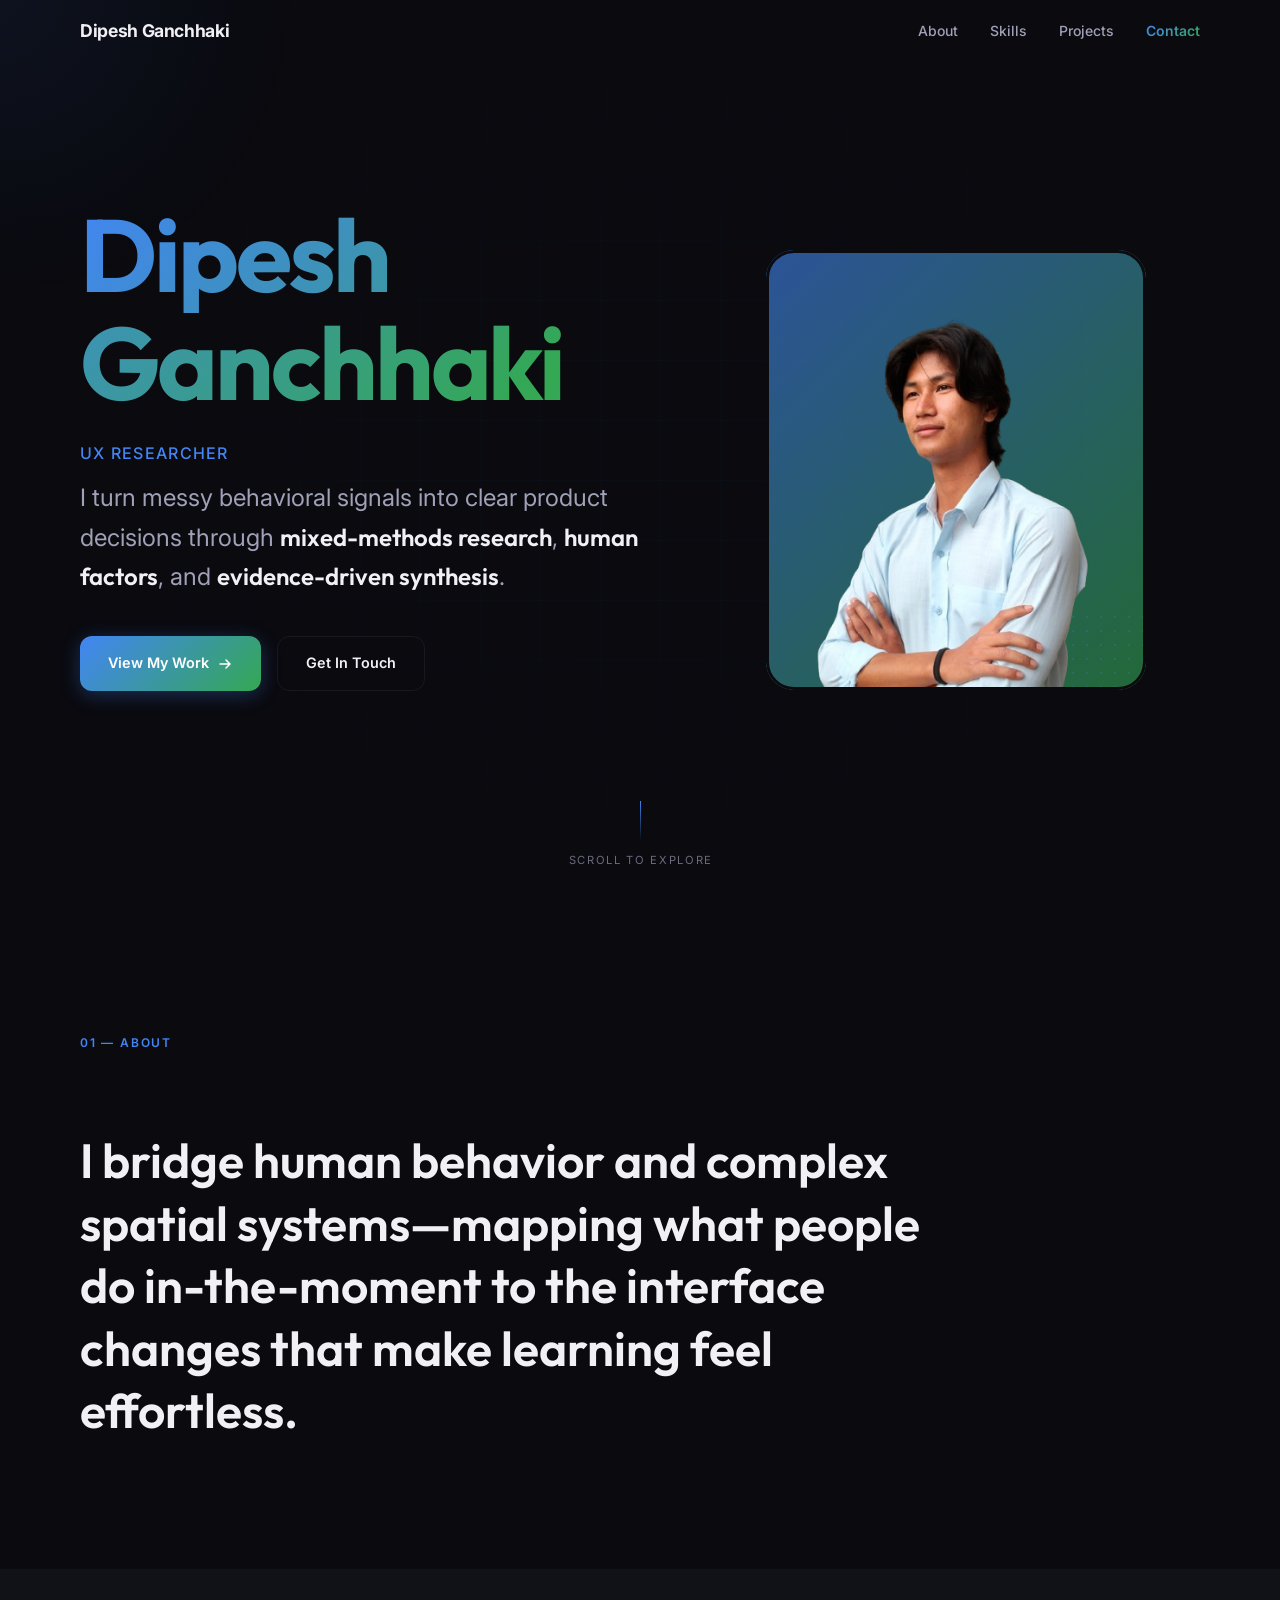
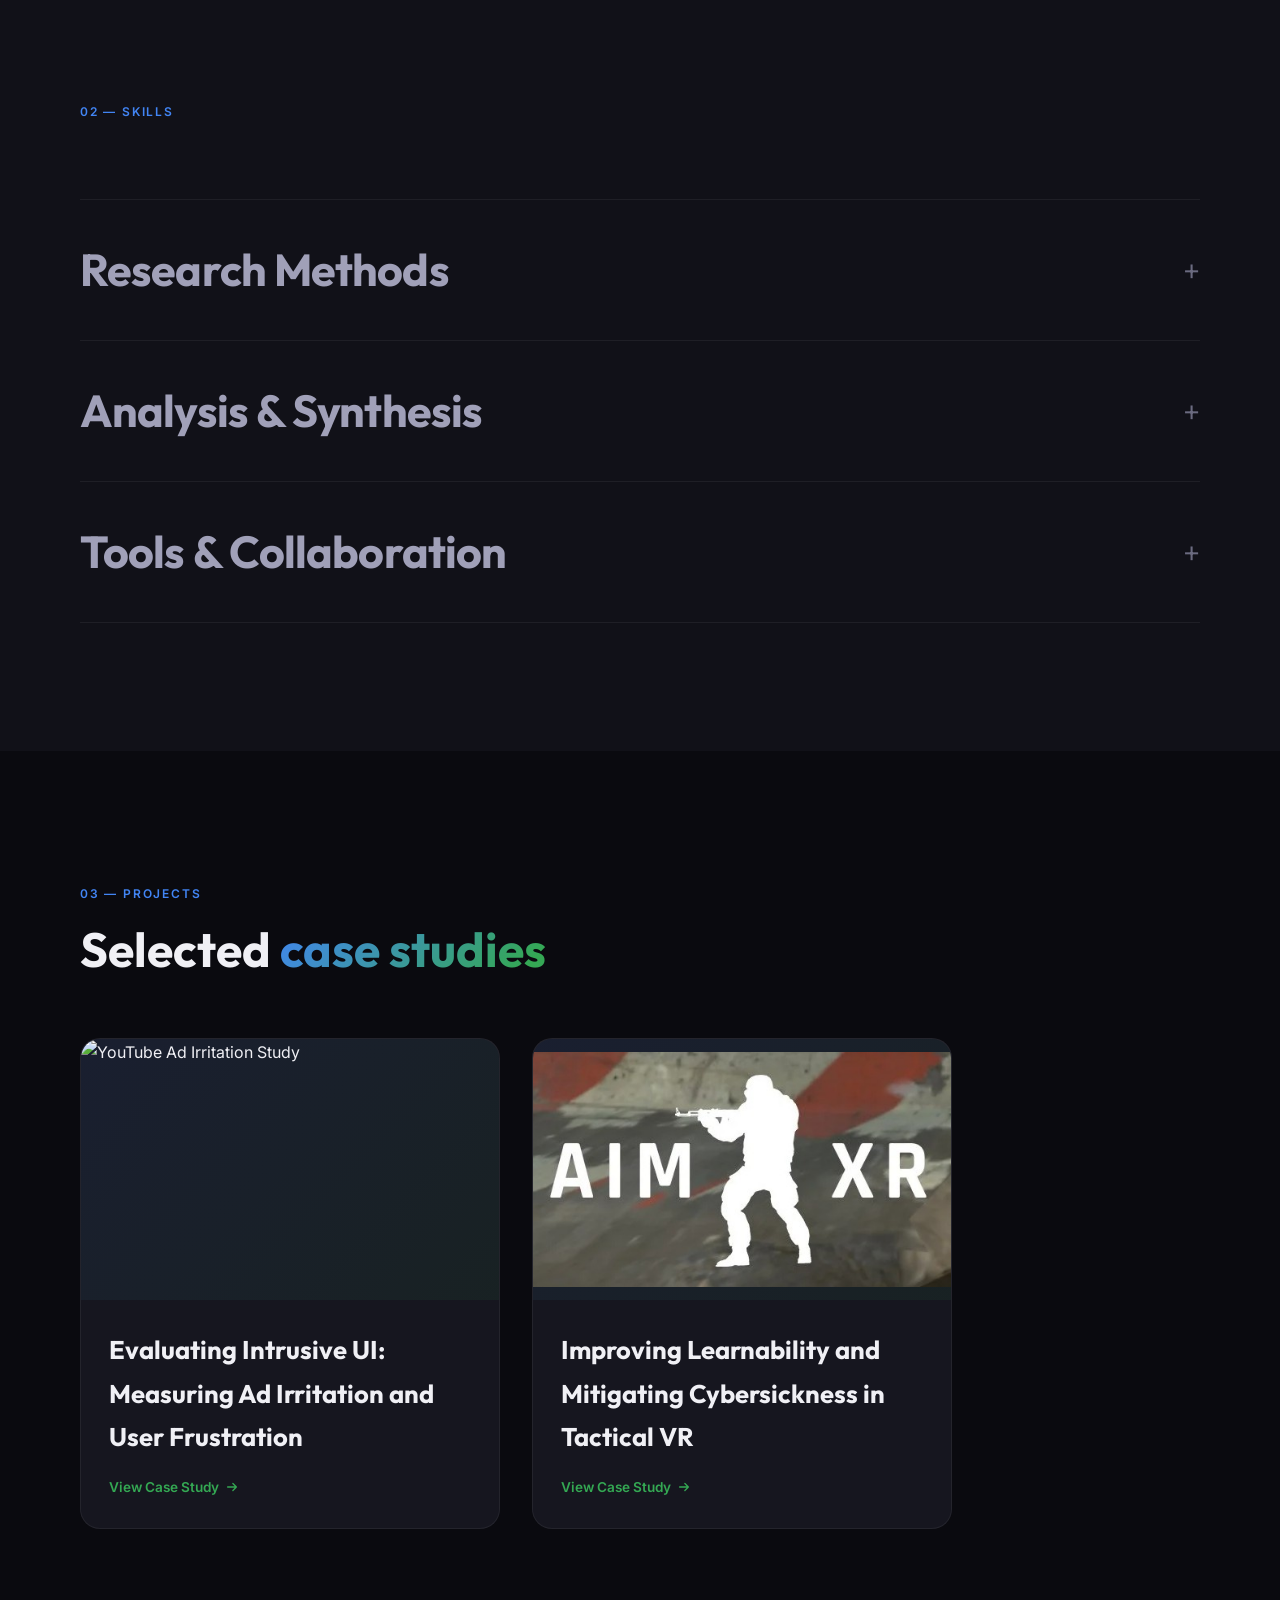
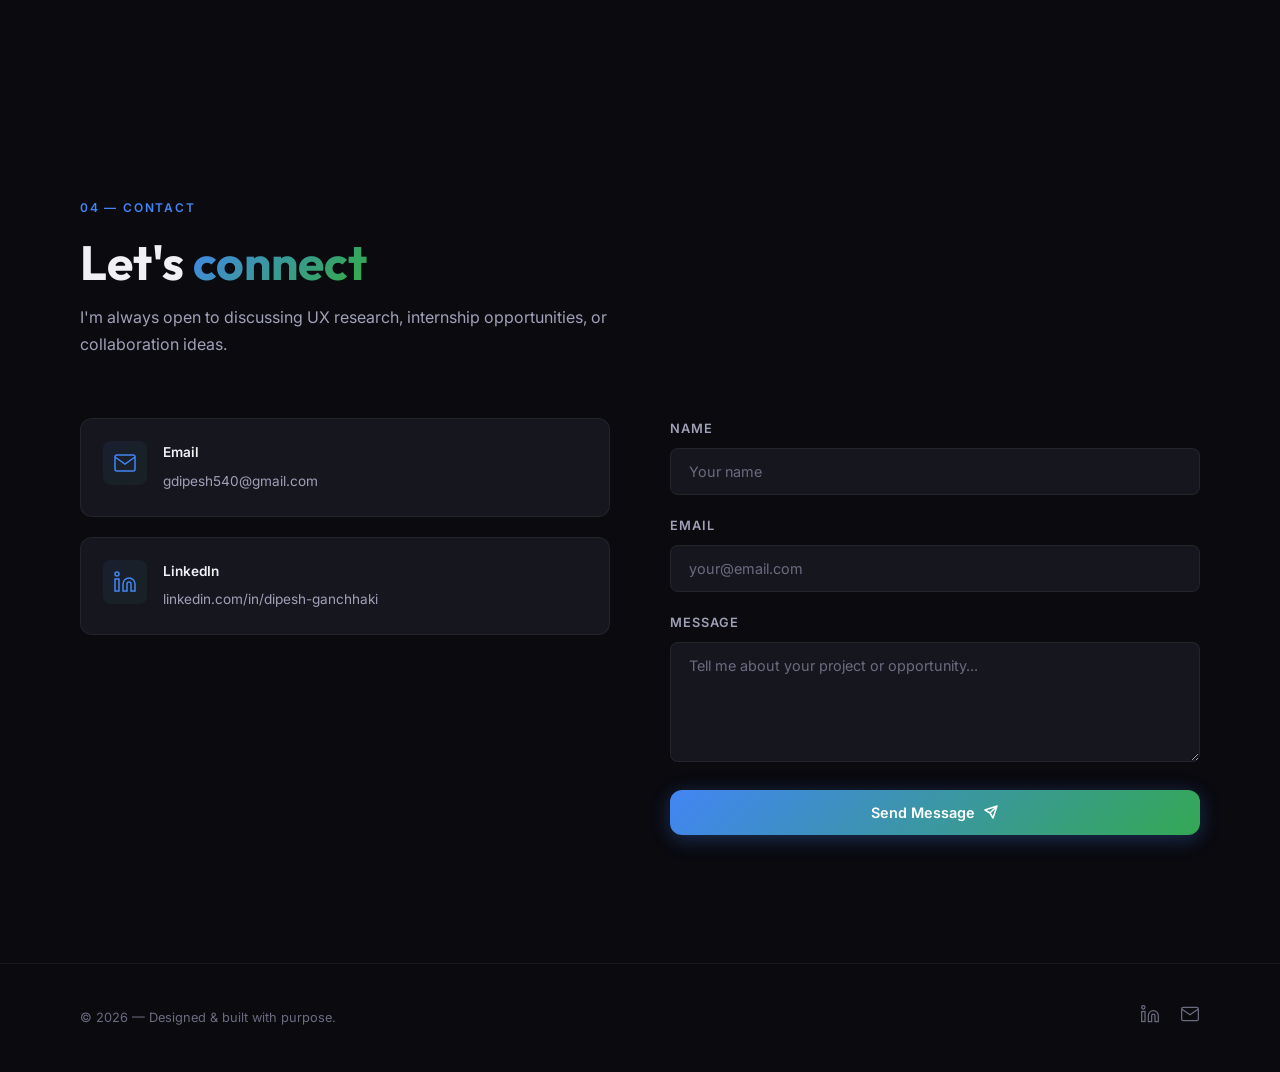
==== index.html @ 50a81d31 "Add files via upload" ====
<!DOCTYPE html>
<html lang="en">
<head>
  <meta charset="UTF-8" />
  <meta name="viewport" content="width=device-width, initial-scale=1.0" />
  <title>UX Researcher Portfolio</title>
  <meta name="description" content="UX Researcher portfolio — turning messy behavioral signals into clear product decisions through mixed-methods research and rigorous analysis." />
  <link rel="preconnect" href="https://fonts.googleapis.com" />
  <link rel="preconnect" href="https://fonts.gstatic.com" crossorigin />
  <link href="https://fonts.googleapis.com/css2?family=Inter:wght@300;400;500;600;700;800&family=Outfit:wght@400;500;600;700;800&display=swap" rel="stylesheet" />
  <link rel="stylesheet" href="style.css?v=1.1" />
</head>
<body>
  <!-- Cursor Glow -->
  <div class="cursor-glow" id="cursorGlow"></div>

  <!-- Navigation -->
  <nav class="nav" id="nav">
    <div class="nav-inner">
      <a href="#hero" class="nav-logo" id="navLogo">Dipesh Ganchhaki</a>
      <div class="nav-links" id="navLinks">
        <a href="#about" class="nav-link">About</a>
        <a href="#skills" class="nav-link">Skills</a>
        <a href="#projects" class="nav-link">Projects</a>
        <a href="#contact" class="nav-link" data-highlight>Contact</a>
      </div>
      <button class="nav-toggle" id="navToggle" aria-label="Toggle navigation">
        <span></span><span></span><span></span>
      </button>
    </div>
  </nav>

  <!-- Hero Section -->
  <section class="hero" id="hero">
    <div class="hero-bg-grid"></div>
    <div class="hero-content">
      <div class="hero-text">
        <h1 class="hero-name" data-animate="fade-up" id="heroName">
          <span class="gradient-text">Dipesh Ganchhaki</span>
        </h1>
        <p class="hero-greeting" data-animate="fade-up" data-delay="100">UX Researcher</p>
        <p class="hero-tagline" data-animate="fade-up" data-delay="200">
          I turn messy behavioral signals into clear product decisions through
          <em class="accent-italic">mixed-methods research</em>, <em class="accent-italic">human factors</em>,
          and <em class="accent-italic">evidence-driven synthesis</em>.
        </p>

        <div class="hero-cta" data-animate="fade-up" data-delay="400">
          <a href="#projects" class="btn btn-primary">
            <span>View My Work</span>
            <svg width="16" height="16" viewBox="0 0 16 16" fill="none"><path d="M3 8h10M9 4l4 4-4 4" stroke="currentColor" stroke-width="1.5" stroke-linecap="round" stroke-linejoin="round"/></svg>
          </a>
          <a href="#contact" class="btn btn-ghost">Get In Touch</a>
        </div>

      </div>
      <div class="hero-image" data-animate="fade-left" data-delay="200">
        <div class="image-frame">
          <div class="image-frame-border"></div>
          <img src="assets/profile.png" alt="Profile photo" />
          <div class="image-dots"></div>
        </div>
      </div>
    </div>
    <div class="scroll-indicator" data-animate="fade-up" data-delay="700">
      <div class="scroll-line"></div>
      <span>Scroll to explore</span>
    </div>
  </section>

  <!-- About Section -->
  <section class="section about" id="about">
    <div class="container">
      <div class="section-header" data-animate="fade-up">
        <span class="section-tag">01 — About</span>
      </div>
      <p class="about-statement" data-animate="fade-up" data-delay="100">
        I bridge human behavior and complex spatial systems—mapping what people do in-the-moment to the interface changes that make learning feel effortless.
      </p>
    </div>
  </section>

  <!-- Skills Section -->
  <section class="section skills" id="skills">
    <div class="container">
      <div class="section-header" data-animate="fade-up">
        <span class="section-tag">02 — Skills</span>
      </div>
      <div class="skills-list" data-animate="fade-up" data-delay="100">
        <div class="skill-item" id="skill-1">
          <div class="skill-header">
            <h3>Research Methods</h3>
            <span class="skill-toggle">+</span>
          </div>
          <ul class="skill-details">
            <li>Evaluative Usability Testing</li>
            <li>Mixed-Methods Study Design</li>
            <li>Survey Architecture (Funnel Approach)</li>
            <li>Behavioral Observation</li>
          </ul>
        </div>
        <div class="skill-item" id="skill-2">
          <div class="skill-header">
            <h3>Analysis &amp; Synthesis</h3>
            <span class="skill-toggle">+</span>
          </div>
          <ul class="skill-details">
            <li>Thematic Analysis &amp; Coding</li>
            <li>Video Session Analysis</li>
            <li>Descriptive Statistics</li>
            <li>Affinity Mapping</li>
            <li>Insight Reporting</li>
          </ul>
        </div>
        <div class="skill-item" id="skill-3">
          <div class="skill-header">
            <h3>Tools &amp; Collaboration</h3>
            <span class="skill-toggle">+</span>
          </div>
          <ul class="skill-details">
            <li>Standardized Psychometrics (GEQ, VRSQ, SUS)</li>
            <li>Figma &amp; FigJam</li>
            <li>Miro</li>
            <li>Research Documentation</li>
            <li>Stakeholder Presentation</li>
          </ul>
        </div>
      </div>
    </div>
  </section>

  <!-- Projects Section (Placeholder) -->
  <section class="section projects" id="projects">
    <div class="container">
      <div class="section-header" data-animate="fade-up">
        <span class="section-tag">03 — Projects</span>
        <h2 class="section-title">Selected <span class="gradient-text">case studies</span></h2>

      </div>
      <div class="projects-grid" data-animate="fade-up" data-delay="100">

        <!-- Project 1: Ad Irritation Study -->
        <article class="project-card placeholder-card" id="project-1">
          <div class="project-thumbnail">
            <img src="assets/youtube_logo.png" alt="YouTube Ad Irritation Study" />
          </div>
          <div class="project-info">

            <h3 class="project-title">Evaluating Intrusive UI: Measuring Ad Irritation and User Frustration</h3>

            <a href="case-study-2.html" class="project-link">
              View Case Study
              <svg width="14" height="14" viewBox="0 0 16 16" fill="none"><path d="M3 8h10M9 4l4 4-4 4" stroke="currentColor" stroke-width="1.5" stroke-linecap="round" stroke-linejoin="round"/></svg>
            </a>
          </div>
        </article>

        <!-- Project 2: VR Tactical Research -->
        <article class="project-card placeholder-card" id="project-2">
          <div class="project-thumbnail">
            <img src="assets/AIMXRLogo.jpg" alt="AimXR — Tactical VR FPS" />
          </div>
          <div class="project-info">

            <h3 class="project-title">Improving Learnability and Mitigating Cybersickness in Tactical VR</h3>

            <a href="case-study-1.html" class="project-link">
              View Case Study
              <svg width="14" height="14" viewBox="0 0 16 16" fill="none"><path d="M3 8h10M9 4l4 4-4 4" stroke="currentColor" stroke-width="1.5" stroke-linecap="round" stroke-linejoin="round"/></svg>
            </a>
          </div>
        </article>


      </div>
    </div>
  </section>



  <!-- Contact Section -->
  <section class="section contact" id="contact">
    <div class="container">
      <div class="section-header" data-animate="fade-up">
        <span class="section-tag">04 — Contact</span>
        <h2 class="section-title">Let's <span class="gradient-text">connect</span></h2>
        <p class="section-subtitle">I'm always open to discussing UX research, internship opportunities, or collaboration ideas.</p>
      </div>
      <div class="contact-grid" data-animate="fade-up" data-delay="100">
        <div class="contact-info">
          <div class="contact-card">
            <div class="contact-icon">
              <svg width="24" height="24" viewBox="0 0 24 24" fill="none"><path d="M4 4h16c1.1 0 2 .9 2 2v12c0 1.1-.9 2-2 2H4c-1.1 0-2-.9-2-2V6c0-1.1.9-2 2-2z" stroke="currentColor" stroke-width="1.5"/><polyline points="22,6 12,13 2,6" stroke="currentColor" stroke-width="1.5"/></svg>
            </div>
            <div>
              <h3>Email</h3>
              <a href="mailto:gdipesh540@gmail.com">gdipesh540@gmail.com</a>
            </div>
          </div>
          <div class="contact-card">
            <div class="contact-icon">
              <svg width="24" height="24" viewBox="0 0 24 24" fill="none"><path d="M16 8a6 6 0 0 1 6 6v7h-4v-7a2 2 0 0 0-4 0v7h-4v-7a6 6 0 0 1 6-6z" stroke="currentColor" stroke-width="1.5"/><rect x="2" y="9" width="4" height="12" stroke="currentColor" stroke-width="1.5"/><circle cx="4" cy="4" r="2" stroke="currentColor" stroke-width="1.5"/></svg>
            </div>
            <div>
              <h3>LinkedIn</h3>
              <a href="https://www.linkedin.com/in/dipesh-ganchhaki" target="_blank">linkedin.com/in/dipesh-ganchhaki</a>
            </div>
          </div>

        </div>
        <form class="contact-form" id="contactForm" action="https://formspree.io/f/gdipesh540@gmail.com" method="POST">
          <div class="form-group">
            <label for="name">Name</label>
            <input type="text" id="name" name="name" placeholder="Your name" required />
          </div>
          <div class="form-group">
            <label for="email">Email</label>
            <input type="email" id="email" name="email" placeholder="your@email.com" required />
          </div>
          <div class="form-group">
            <label for="message">Message</label>
            <textarea id="message" name="message" rows="5" placeholder="Tell me about your project or opportunity..." required></textarea>
          </div>
          <button type="submit" class="btn btn-primary btn-full">
            <span>Send Message</span>
            <svg width="16" height="16" viewBox="0 0 16 16" fill="none"><path d="M14 2L7 9M14 2l-4 12-3-5-5-3 12-4z" stroke="currentColor" stroke-width="1.5" stroke-linecap="round" stroke-linejoin="round"/></svg>
          </button>
        </form>
      </div>
    </div>
  </section>

  <!-- Footer -->
  <footer class="footer">
    <div class="container">
      <div class="footer-inner">
        <p class="footer-copy">&copy; 2026 — Designed & built with purpose.</p>
        <div class="footer-links">
          <a href="https://www.linkedin.com/in/dipesh-ganchhaki" target="_blank" aria-label="LinkedIn">
            <svg width="20" height="20" viewBox="0 0 24 24" fill="none"><path d="M16 8a6 6 0 0 1 6 6v7h-4v-7a2 2 0 0 0-4 0v7h-4v-7a6 6 0 0 1 6-6z" stroke="currentColor" stroke-width="1.5"/><rect x="2" y="9" width="4" height="12" stroke="currentColor" stroke-width="1.5"/><circle cx="4" cy="4" r="2" stroke="currentColor" stroke-width="1.5"/></svg>
          </a>

          <a href="mailto:gdipesh540@gmail.com" aria-label="Email">
            <svg width="20" height="20" viewBox="0 0 24 24" fill="none"><path d="M4 4h16c1.1 0 2 .9 2 2v12c0 1.1-.9 2-2 2H4c-1.1 0-2-.9-2-2V6c0-1.1.9-2 2-2z" stroke="currentColor" stroke-width="1.5"/><polyline points="22,6 12,13 2,6" stroke="currentColor" stroke-width="1.5"/></svg>
          </a>
        </div>
      </div>
    </div>
  </footer>

  <script src="script.js"></script>
</body>
</html>
---- style.css ----
/* ============================================
   UX RESEARCHER PORTFOLIO — DESIGN SYSTEM
   ============================================ */

/* --- CSS Custom Properties --- */
:root {
  /* Colors */
  --bg-primary: #0a0a0f;
  --bg-secondary: #111118;
  --bg-card: #16161f;
  --bg-card-hover: #1c1c28;

  --text-primary: #f0f0f5;
  --text-secondary: #a0a0b8;
  --text-muted: #6b6b80;

  --accent-1: #4285f4;
  --accent-2: #34a853;
  --accent-3: #5f9ea0;
  --gradient-primary: linear-gradient(135deg, var(--accent-1), var(--accent-2));
  --gradient-hero: linear-gradient(135deg, #4285f4 0%, #34a853 50%, #5f9ea0 100%);
  --gradient-card: linear-gradient(135deg, rgba(66,133,244,0.08), rgba(52,168,83,0.08));

  --border-color: rgba(255, 255, 255, 0.06);
  --border-hover: rgba(66, 133, 244, 0.3);

  /* Typography */
  --font-body: 'Inter', -apple-system, BlinkMacSystemFont, sans-serif;
  --font-display: 'Outfit', -apple-system, BlinkMacSystemFont, sans-serif;

  /* Spacing */
  --section-padding: clamp(80px, 10vw, 140px);
  --container-max: 1200px;
  --container-padding: clamp(20px, 5vw, 40px);

  /* Effects */
  --radius-sm: 8px;
  --radius-md: 12px;
  --radius-lg: 20px;
  --radius-xl: 28px;
  --shadow-card: 0 4px 30px rgba(0, 0, 0, 0.3);
  --shadow-glow: 0 0 60px rgba(66, 133, 244, 0.15);
  --transition: 0.3s cubic-bezier(0.4, 0, 0.2, 1);
  --transition-slow: 0.6s cubic-bezier(0.4, 0, 0.2, 1);
}

/* --- Reset & Base --- */
*, *::before, *::after {
  margin: 0;
  padding: 0;
  box-sizing: border-box;
}

html {
  scroll-behavior: smooth;
  scroll-padding-top: 80px;
}

body {
  font-family: var(--font-body);
  background: var(--bg-primary);
  color: var(--text-primary);
  line-height: 1.7;
  font-size: 16px;
  overflow-x: hidden;
  -webkit-font-smoothing: antialiased;
}

::selection {
  background: rgba(66, 133, 244, 0.3);
  color: #fff;
}

a {
  color: inherit;
  text-decoration: none;
}

img {
  max-width: 100%;
  display: block;
}

ul { list-style: none; }

.container {
  max-width: var(--container-max);
  margin: 0 auto;
  padding: 0 var(--container-padding);
}

/* --- Cursor Glow --- */
.cursor-glow {
  position: fixed;
  width: 600px;
  height: 600px;
  border-radius: 50%;
  background: radial-gradient(circle, rgba(66,133,244,0.07) 0%, transparent 70%);
  pointer-events: none;
  z-index: 0;
  transform: translate(-50%, -50%);
  transition: opacity 0.3s;
  will-change: transform;
}

/* --- Navigation --- */
.nav {
  position: fixed;
  top: 0;
  left: 0;
  width: 100%;
  z-index: 1000;
  padding: 16px 0;
  transition: var(--transition);
}

.nav.scrolled {
  background: rgba(10, 10, 15, 0.85);
  backdrop-filter: blur(20px);
  -webkit-backdrop-filter: blur(20px);
  border-bottom: 1px solid var(--border-color);
  padding: 10px 0;
}

.nav-inner {
  max-width: var(--container-max);
  margin: 0 auto;
  padding: 0 var(--container-padding);
  display: flex;
  align-items: center;
  justify-content: space-between;
}

.nav-logo {
  font-size: 1.1rem;
  font-weight: 700;
  letter-spacing: -0.02em;
  opacity: 0;
  pointer-events: none;
  transition: opacity 0.4s ease;
}

.nav-logo.visible {
  opacity: 1;
  pointer-events: auto;
}

.nav-links {
  display: flex;
  align-items: center;
  gap: 32px;
}

.nav-link {
  font-size: 0.875rem;
  font-weight: 500;
  color: var(--text-secondary);
  transition: var(--transition);
  position: relative;
}

.nav-link::after {
  content: '';
  position: absolute;
  bottom: -4px;
  left: 0;
  width: 0;
  height: 2px;
  background: var(--gradient-primary);
  border-radius: 2px;
  transition: var(--transition);
}

.nav-link:hover {
  color: var(--text-primary);
}

.nav-link:hover::after {
  width: 100%;
}

.nav-link.active {
  color: var(--text-primary);
}

.nav-link.active::after {
  width: 100%;
}

.nav-link[data-highlight] {
  background: var(--gradient-primary);
  -webkit-background-clip: text;
  background-clip: text;
  -webkit-text-fill-color: transparent;
  font-weight: 600;
}

.nav-link[data-highlight]::after { display: none; }

.nav-link[data-highlight].active {
  -webkit-text-fill-color: var(--text-primary);
  background: none;
}

.nav-link[data-highlight].active::after {
  display: block;
  width: 100%;
}

.nav-toggle {
  display: none;
  flex-direction: column;
  gap: 5px;
  background: none;
  border: none;
  cursor: pointer;
  padding: 4px;
}

.nav-toggle span {
  width: 22px;
  height: 2px;
  background: var(--text-primary);
  border-radius: 2px;
  transition: var(--transition);
}

.nav-toggle.active span:nth-child(1) { transform: translateY(7px) rotate(45deg); }
.nav-toggle.active span:nth-child(2) { opacity: 0; }
.nav-toggle.active span:nth-child(3) { transform: translateY(-7px) rotate(-45deg); }

/* --- Hero Section --- */
.hero {
  min-height: 100vh;
  display: flex;
  flex-direction: column;
  justify-content: center;
  position: relative;
  padding: 100px 0 60px;
  overflow: hidden;
}

.hero-bg-grid {
  position: absolute;
  inset: 0;
  background-image:
    linear-gradient(rgba(66,133,244,0.03) 1px, transparent 1px),
    linear-gradient(90deg, rgba(66,133,244,0.03) 1px, transparent 1px);
  background-size: 60px 60px;
  mask-image: radial-gradient(ellipse 60% 60% at 50% 50%, black 30%, transparent 70%);
  -webkit-mask-image: radial-gradient(ellipse 60% 60% at 50% 50%, black 30%, transparent 70%);
}

.hero-content {
  max-width: var(--container-max);
  margin: 0 auto;
  padding: 0 var(--container-padding);
  display: grid;
  grid-template-columns: 1fr 0.85fr;
  gap: 60px;
  align-items: center;
  position: relative;
  z-index: 1;
}

.hero-greeting {
  font-size: 1rem;
  font-weight: 500;
  color: var(--accent-1);
  letter-spacing: 0.08em;
  text-transform: uppercase;
  margin-bottom: 12px;
}

.hero-name {
  font-family: var(--font-display);
  font-size: clamp(4rem, 8vw, 7rem);
  font-weight: 700;
  line-height: 1.05;
  margin-bottom: 24px;
  letter-spacing: -0.03em;
}

.gradient-text {
  background: var(--gradient-hero);
  -webkit-background-clip: text;
  background-clip: text;
  -webkit-text-fill-color: transparent;
  background-size: 200% auto;
  animation: gradientShift 4s ease infinite;
}

@keyframes gradientShift {
  0%, 100% { background-position: 0% center; }
  50% { background-position: 100% center; }
}

.hero-tagline {
  font-size: clamp(1.2rem, 2vw, 1.5rem);
  color: var(--text-secondary);
  margin-bottom: 40px;
  line-height: 1.6;
  max-width: 600px;
}

.accent-italic {
  color: var(--text-primary);
  font-style: normal;
  font-weight: 600;
  font-family: var(--font-display);
}



.hero-cta {
  display: flex;
  gap: 16px;
  margin-bottom: 48px;
  flex-wrap: wrap;
}

/* Buttons */
.btn {
  display: inline-flex;
  align-items: center;
  gap: 8px;
  font-family: var(--font-body);
  font-size: 0.9rem;
  font-weight: 600;
  padding: 14px 28px;
  border-radius: var(--radius-md);
  border: none;
  cursor: pointer;
  transition: var(--transition);
  position: relative;
  overflow: hidden;
}

.btn-primary {
  background: var(--gradient-primary);
  color: #fff;
  box-shadow: 0 4px 20px rgba(66, 133, 244, 0.3);
}

.btn-primary:hover {
  transform: translateY(-2px);
  box-shadow: 0 8px 30px rgba(66, 133, 244, 0.4);
}

.btn-ghost {
  background: transparent;
  color: var(--text-primary);
  border: 1px solid var(--border-color);
}

.btn-ghost:hover {
  border-color: var(--accent-1);
  background: rgba(66, 133, 244, 0.06);
  transform: translateY(-2px);
}

.btn-full { width: 100%; justify-content: center; }



/* Hero Image */
.hero-image {
  display: flex;
  justify-content: center;
  align-items: center;
}

.image-frame {
  position: relative;
  width: 380px;
  height: 440px;
  border-radius: var(--radius-xl);
  overflow: hidden;
}

.image-frame img {
  width: 100%;
  height: 100%;
  object-fit: cover;
  object-position: center top;
  border-radius: var(--radius-xl);
  position: relative;
  z-index: 1;
}

.image-frame-border {
  position: absolute;
  inset: -2px;
  border-radius: var(--radius-xl);
  background: var(--gradient-primary);
  z-index: 0;
  opacity: 0.6;
  animation: borderGlow 3s ease-in-out infinite alternate;
}

@keyframes borderGlow {
  0% { opacity: 0.4; }
  100% { opacity: 0.8; }
}

.image-frame img {
  position: relative;
  z-index: 1;
  border: 3px solid var(--bg-primary);
}

.image-dots {
  position: absolute;
  bottom: -20px;
  right: -20px;
  width: 100px;
  height: 100px;
  background-image: radial-gradient(circle, var(--accent-1) 1.5px, transparent 1.5px);
  background-size: 14px 14px;
  opacity: 0.2;
  z-index: 0;
}

/* Scroll Indicator */
.scroll-indicator {
  position: absolute;
  bottom: 30px;
  left: 0;
  width: 100%;
  padding-left: 0.15em; /* Compensate for letter-spacing to perfectly center */
  display: flex;
  flex-direction: column;
  align-items: center;
  gap: 10px;
  color: var(--text-muted);
  font-size: 0.7rem;
  text-transform: uppercase;
  letter-spacing: 0.15em;
}

.scroll-line {
  width: 1px;
  height: 40px;
  background: linear-gradient(to bottom, var(--accent-1), transparent);
  animation: scrollPulse 2s ease-in-out infinite;
}

@keyframes scrollPulse {
  0%, 100% { opacity: 0.3; height: 30px; }
  50% { opacity: 1; height: 40px; }
}

/* --- Section Common --- */
.section {
  padding: var(--section-padding) 0;
  position: relative;
}

.section-header {
  margin-bottom: 60px;
}

.section-tag {
  display: inline-block;
  font-size: 0.75rem;
  font-weight: 600;
  color: var(--accent-1);
  text-transform: uppercase;
  letter-spacing: 0.15em;
  margin-bottom: 16px;
}

.section-title {
  font-family: var(--font-display);
  font-size: clamp(2rem, 4vw, 3rem);
  font-weight: 700;
  line-height: 1.2;
  margin-bottom: 12px;
}

.section-subtitle {
  font-size: 1rem;
  color: var(--text-secondary);
  max-width: 560px;
}

/* --- About Section --- */
.about-statement {
  font-family: var(--font-display);
  font-size: clamp(2rem, 4vw, 3rem);
  font-weight: 600;
  line-height: 1.3;
  color: var(--text-primary);
  max-width: 900px;
}

/* --- Skills Section --- */
.skills {
  background: var(--bg-secondary);
}

.skills-list {
  display: flex;
  flex-direction: column;
}

.skill-item {
  border-bottom: 1px solid var(--border-color);
  transition: var(--transition);
  cursor: pointer;
}

.skill-item:first-child {
  border-top: 1px solid var(--border-color);
}

.skill-header {
  display: flex;
  align-items: center;
  justify-content: space-between;
  padding: 32px 0;
  user-select: none;
}

.skill-header h3 {
  font-family: var(--font-display);
  font-size: clamp(1.8rem, 3.5vw, 3rem);
  font-weight: 700;
  color: var(--text-secondary);
  transition: var(--transition);
  letter-spacing: -0.02em;
}

.skill-toggle {
  font-family: var(--font-display);
  font-size: 2rem;
  font-weight: 300;
  color: var(--text-muted);
  transition: var(--transition);
  line-height: 1;
}

.skill-item:hover .skill-header h3 {
  color: var(--text-primary);
}

.skill-item:hover .skill-toggle {
  color: var(--text-primary);
}

.skill-item.open .skill-header h3 {
  background: var(--gradient-hero);
  -webkit-background-clip: text;
  background-clip: text;
  -webkit-text-fill-color: transparent;
}

.skill-item.open .skill-toggle {
  color: var(--accent-1);
  transform: rotate(45deg);
}

.skill-details {
  max-height: 0;
  overflow: hidden;
  transition: max-height 0.4s cubic-bezier(0.4, 0, 0.2, 1),
              padding 0.4s cubic-bezier(0.4, 0, 0.2, 1);
  padding: 0 0;
  list-style: none;
}

.skill-item.open .skill-details {
  max-height: 400px;
  padding: 0 0 28px 0;
}

.skill-details li {
  font-size: 1rem;
  color: var(--text-secondary);
  padding: 8px 0;
  padding-left: 20px;
  position: relative;
}

.skill-details li::before {
  content: '→';
  position: absolute;
  left: 0;
  color: var(--accent-2);
  font-size: 0.85rem;
}

/* --- Projects Section --- */
.projects-grid {
  display: flex;
  gap: 32px;
  overflow-x: auto;
  scroll-snap-type: x mandatory;
  -webkit-overflow-scrolling: touch;
  padding-bottom: 8px;
  scrollbar-width: none;
}

.projects-grid::-webkit-scrollbar {
  display: none;
}

.project-card {
  flex: 0 0 min(420px, 80vw);
  background: var(--bg-card);
  border: 1px solid var(--border-color);
  border-radius: var(--radius-lg);
  overflow: hidden;
  transition: var(--transition);
  position: relative;
  cursor: pointer;
  scroll-snap-align: start;
}

.project-card:hover {
  border-color: var(--border-hover);
  transform: translateY(-4px);
  box-shadow: var(--shadow-glow);
}

.project-thumbnail {
  width: 100%;
  aspect-ratio: 16 / 10;
  overflow: hidden;
  background: var(--gradient-card);
  display: flex;
  align-items: center;
  justify-content: center;
}

.project-thumbnail img {
  width: 100%;
  height: 100%;
  object-fit: contain;
  transition: transform 0.6s cubic-bezier(0.4, 0, 0.2, 1);
}

.project-card:hover .project-thumbnail img {
  transform: scale(1.03);
}

.placeholder-visual {
  width: 100%;
  height: 100%;
  display: flex;
  flex-direction: column;
  align-items: center;
  justify-content: center;
  gap: 12px;
  color: var(--text-muted);
  background:
    linear-gradient(135deg, rgba(108,99,255,0.04) 0%, rgba(0,212,170,0.04) 100%);
  border-bottom: 1px dashed var(--border-color);
}

.placeholder-visual svg {
  opacity: 0.4;
}

.placeholder-visual p {
  font-size: 0.8rem;
  font-weight: 500;
  letter-spacing: 0.05em;
  text-transform: uppercase;
  opacity: 0.6;
}

.project-info {
  padding: 28px;
}

.project-title {
  font-family: var(--font-display);
  font-size: clamp(1.3rem, 2vw, 1.6rem);
  font-weight: 700;
  margin-bottom: 14px;
}

.project-link {
  display: inline-flex;
  align-items: center;
  gap: 6px;
  font-size: 0.85rem;
  font-weight: 600;
  color: var(--accent-2);
  transition: var(--transition);
}

.project-link:hover {
  gap: 10px;
  color: var(--accent-1);
}

.project-link::before {
  content: '';
  position: absolute;
  inset: 0;
  z-index: 1;
}



/* --- Contact Section --- */
.contact-grid {
  display: grid;
  grid-template-columns: 1fr 1fr;
  gap: 60px;
  align-items: start;
}

.contact-info {
  display: flex;
  flex-direction: column;
  gap: 20px;
}

.contact-card {
  display: flex;
  gap: 16px;
  align-items: flex-start;
  padding: 22px;
  background: var(--bg-card);
  border: 1px solid var(--border-color);
  border-radius: var(--radius-md);
  transition: var(--transition);
}

.contact-card:hover {
  border-color: var(--border-hover);
  transform: translateX(4px);
}

.contact-icon {
  width: 44px;
  height: 44px;
  border-radius: var(--radius-sm);
  background: var(--gradient-card);
  display: flex;
  align-items: center;
  justify-content: center;
  flex-shrink: 0;
  color: var(--accent-1);
}

.contact-card h3 {
  font-size: 0.85rem;
  font-weight: 600;
  margin-bottom: 2px;
}

.contact-card a {
  font-size: 0.85rem;
  color: var(--text-secondary);
  transition: var(--transition);
}

.contact-card a:hover { color: var(--accent-2); }

/* Contact Form */
.contact-form {
  display: flex;
  flex-direction: column;
  gap: 20px;
}

.form-group label {
  display: block;
  font-size: 0.8rem;
  font-weight: 600;
  text-transform: uppercase;
  letter-spacing: 0.08em;
  color: var(--text-secondary);
  margin-bottom: 8px;
}

.form-group input,
.form-group textarea {
  width: 100%;
  padding: 14px 18px;
  background: var(--bg-card);
  border: 1px solid var(--border-color);
  border-radius: var(--radius-sm);
  color: var(--text-primary);
  font-family: var(--font-body);
  font-size: 0.9rem;
  transition: var(--transition);
  outline: none;
}

.form-group input::placeholder,
.form-group textarea::placeholder {
  color: var(--text-muted);
}

.form-group input:focus,
.form-group textarea:focus {
  border-color: var(--accent-1);
  box-shadow: 0 0 0 3px rgba(66, 133, 244, 0.1);
}

.form-group textarea {
  resize: vertical;
  min-height: 120px;
}

/* --- Footer --- */
.footer {
  padding: 40px 0;
  border-top: 1px solid var(--border-color);
}

.footer-inner {
  display: flex;
  justify-content: space-between;
  align-items: center;
}

.footer-copy {
  font-size: 0.8rem;
  color: var(--text-muted);
}

.footer-links {
  display: flex;
  gap: 20px;
}

.footer-links a {
  color: var(--text-muted);
  transition: var(--transition);
}

.footer-links a:hover {
  color: var(--accent-1);
  transform: translateY(-2px);
}

/* --- Animations --- */
[data-animate] {
  opacity: 0;
  transform: translateY(30px);
  transition: opacity 0.7s cubic-bezier(0.4, 0, 0.2, 1),
              transform 0.7s cubic-bezier(0.4, 0, 0.2, 1);
}

[data-animate="fade-left"] {
  transform: translateX(40px);
}

[data-animate].visible {
  opacity: 1;
  transform: none;
}

/* --- Responsive --- */
@media (max-width: 968px) {
  .hero-content {
    grid-template-columns: 1fr;
    text-align: center;
    gap: 40px;
  }

  .hero-cta { justify-content: center; }
  .hero-image { order: -1; }

  .image-frame {
    width: 280px;
    height: 320px;
  }







  .contact-grid {
    grid-template-columns: 1fr;
    gap: 40px;
  }
}

@media (max-width: 640px) {
  .nav-links {
    position: fixed;
    top: 0;
    right: -100%;
    width: 75%;
    max-width: 300px;
    height: 100vh;
    background: rgba(16, 16, 24, 0.98);
    backdrop-filter: blur(20px);
    -webkit-backdrop-filter: blur(20px);
    flex-direction: column;
    justify-content: center;
    align-items: center;
    gap: 28px;
    transition: right var(--transition-slow);
    border-left: 1px solid var(--border-color);
  }

  .nav-links.open {
    right: 0;
  }

  .nav-toggle { display: flex; }
  
  .hero {
    padding: 88px 0 48px;
  }

  .section {
    padding: 72px 0;
  }

  .section-header {
    margin-bottom: 40px;
  }

  .about-statement {
    font-size: 1.7rem;
  }

  .projects-grid {
    flex-direction: column;
    overflow-x: visible;
    scroll-snap-type: none;
    gap: 24px;
    padding-bottom: 0;
  }

  .project-card {
    flex: none;
    width: 100%;
  }

  .footer-inner {
    flex-direction: column;
    gap: 16px;
    text-align: center;
  }
}
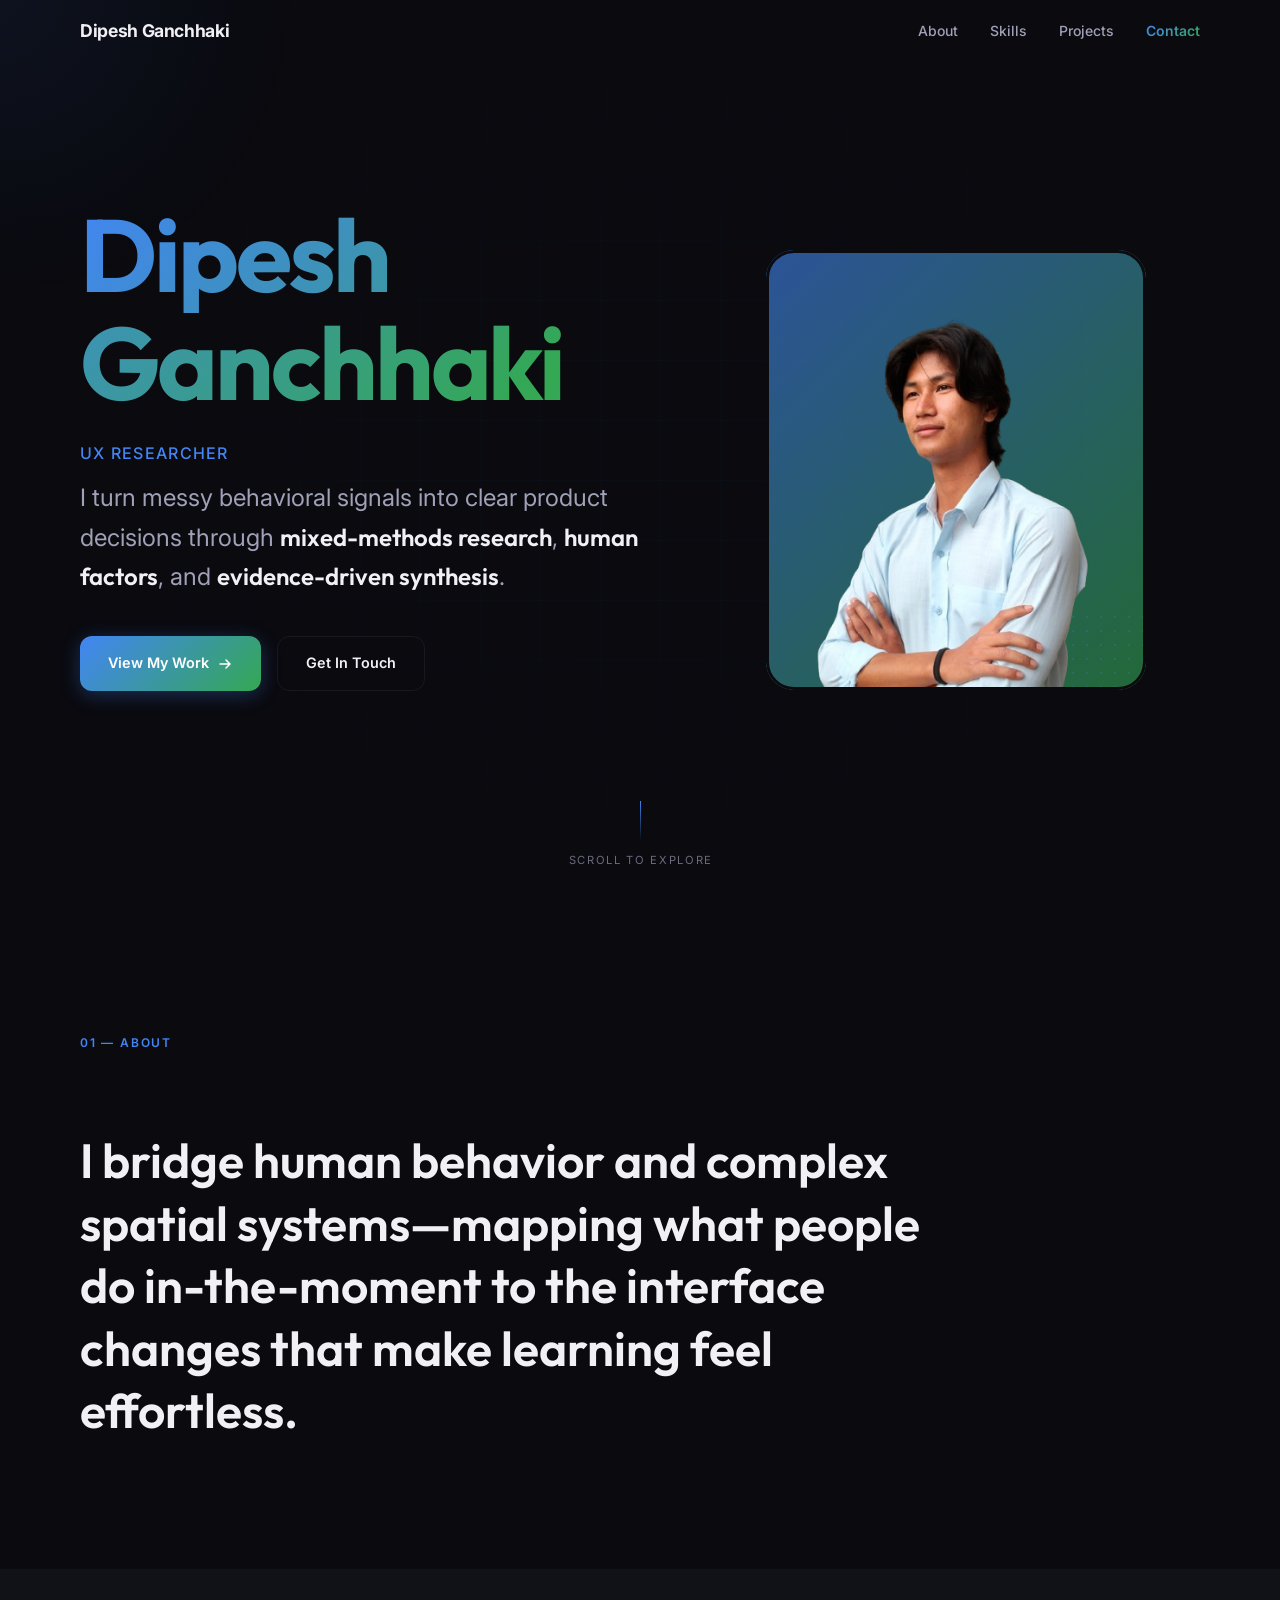
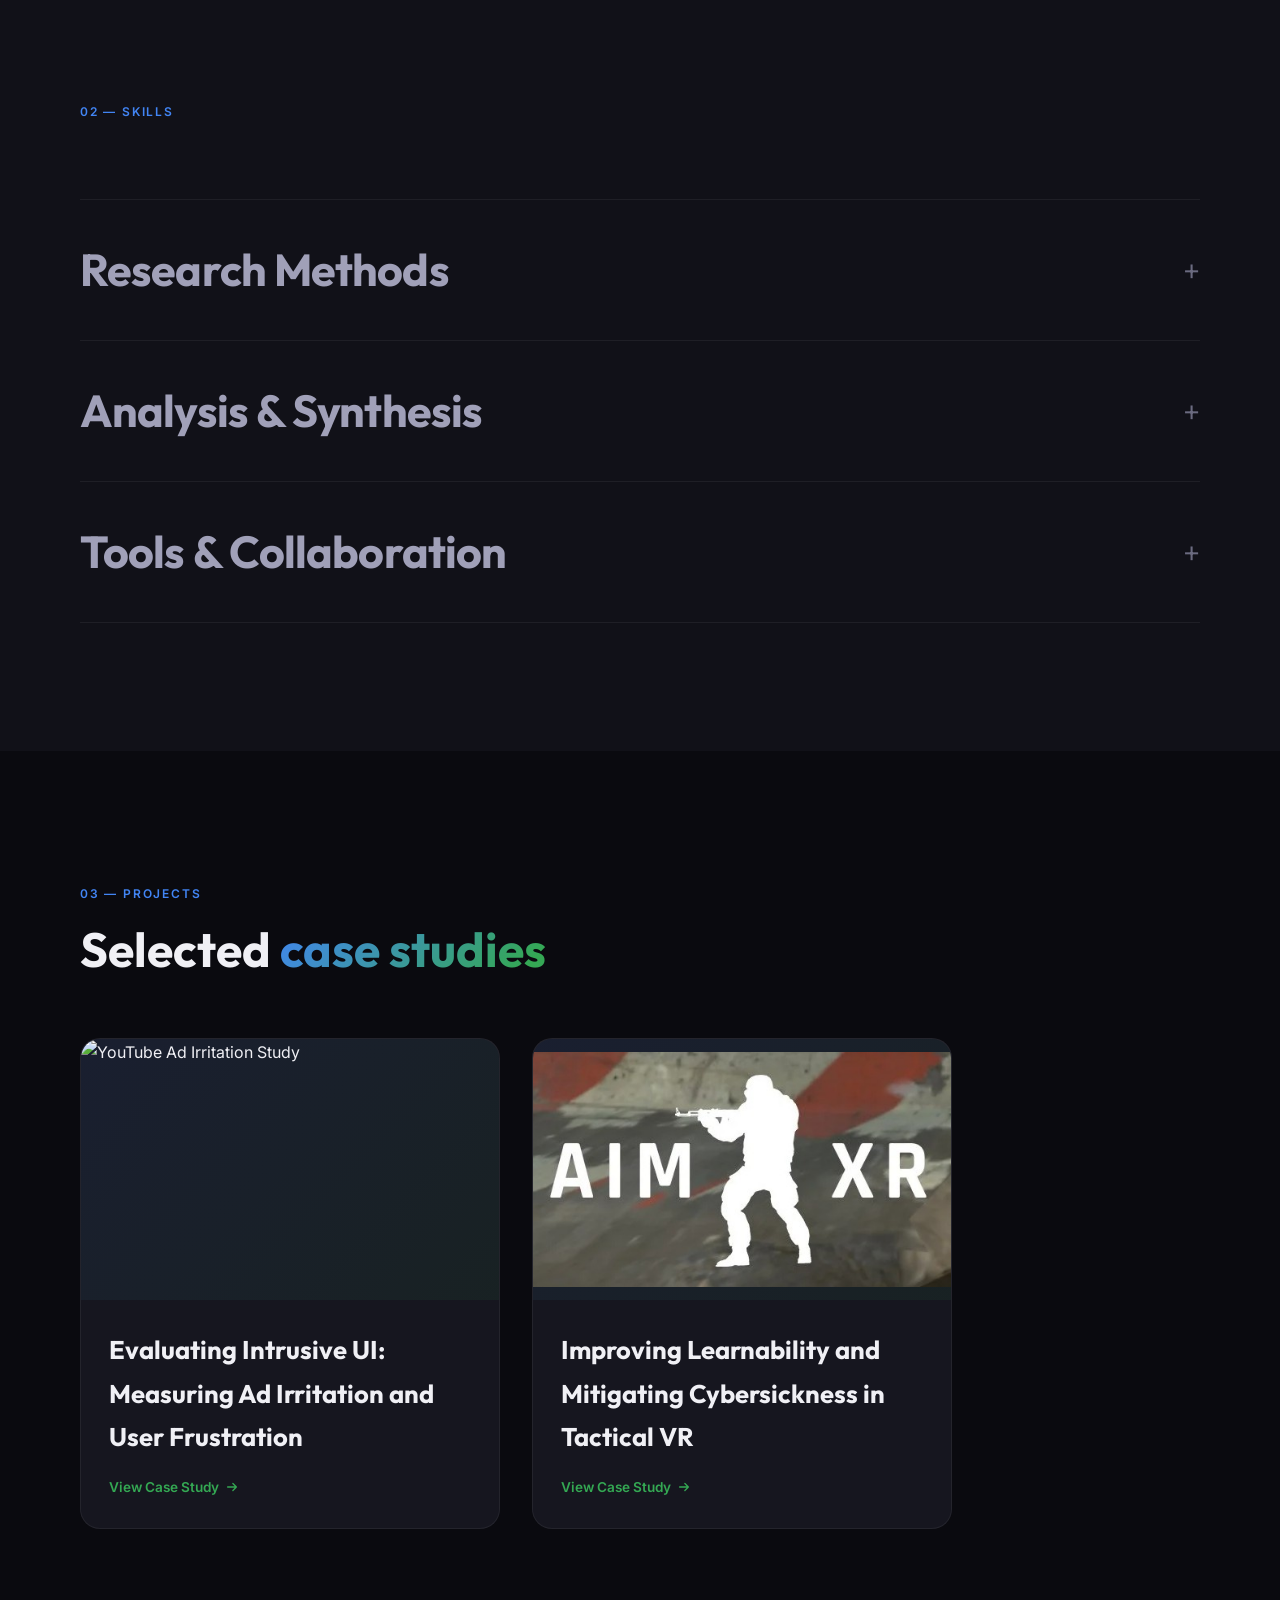
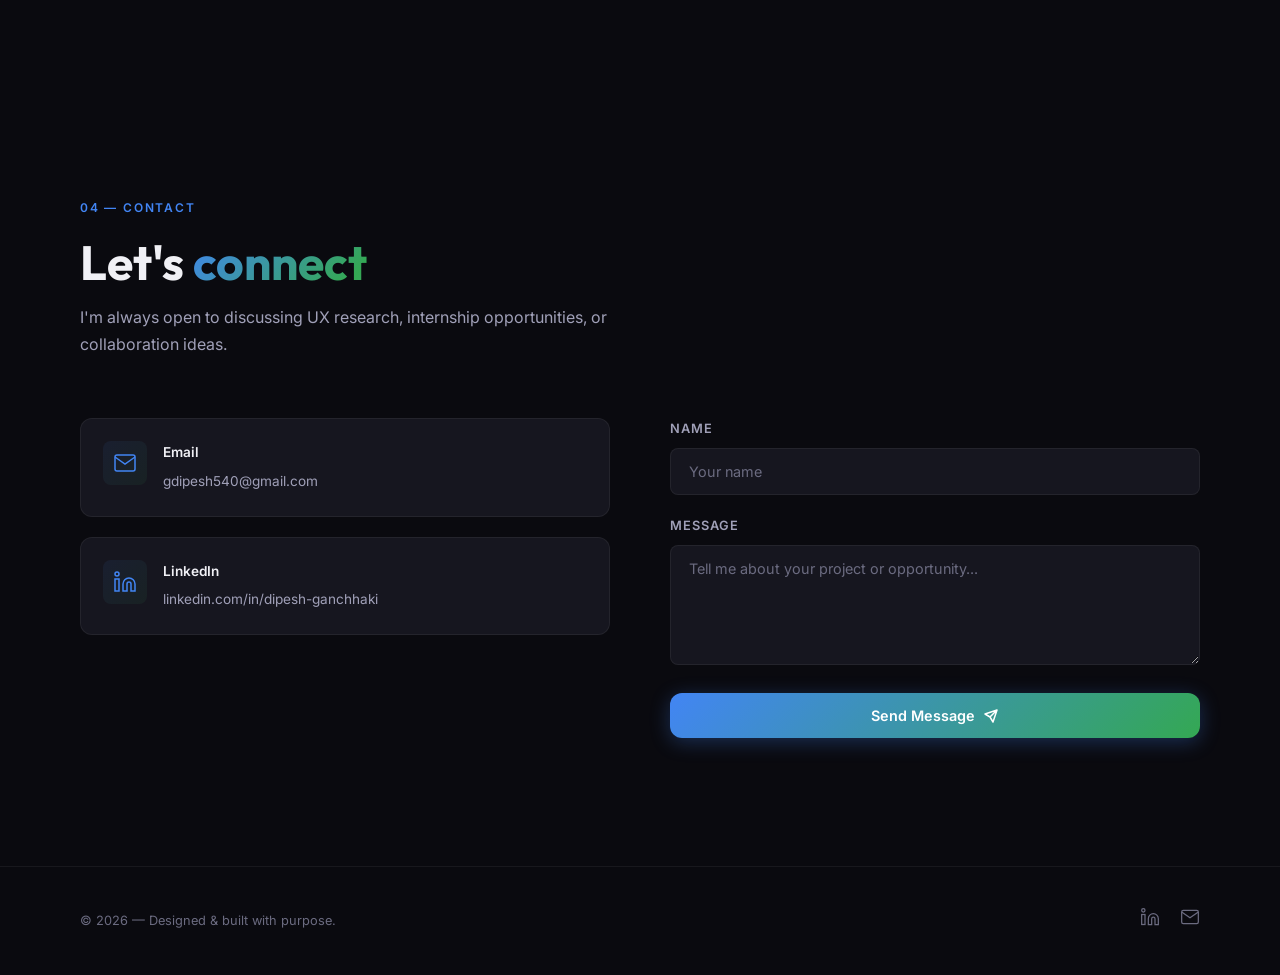
==== commit 576902dd: "Add files via upload" ====
--- a/index.html
+++ b/index.html
@@ -208,14 +208,10 @@
           </div>
 
         </div>
-        <form class="contact-form" id="contactForm" action="https://formspree.io/f/gdipesh540@gmail.com" method="POST">
+        <form class="contact-form" id="contactForm" action="https://formspree.io/f/xlgpodkg" method="POST">
           <div class="form-group">
             <label for="name">Name</label>
-            <input type="text" id="name" name="name" placeholder="Your name" required />
-          </div>
-          <div class="form-group">
-            <label for="email">Email</label>
-            <input type="email" id="email" name="email" placeholder="your@email.com" required />
+            <input type="text" id="name" name="name" placeholder="Your name" autocomplete="name" required />
           </div>
           <div class="form-group">
             <label for="message">Message</label>
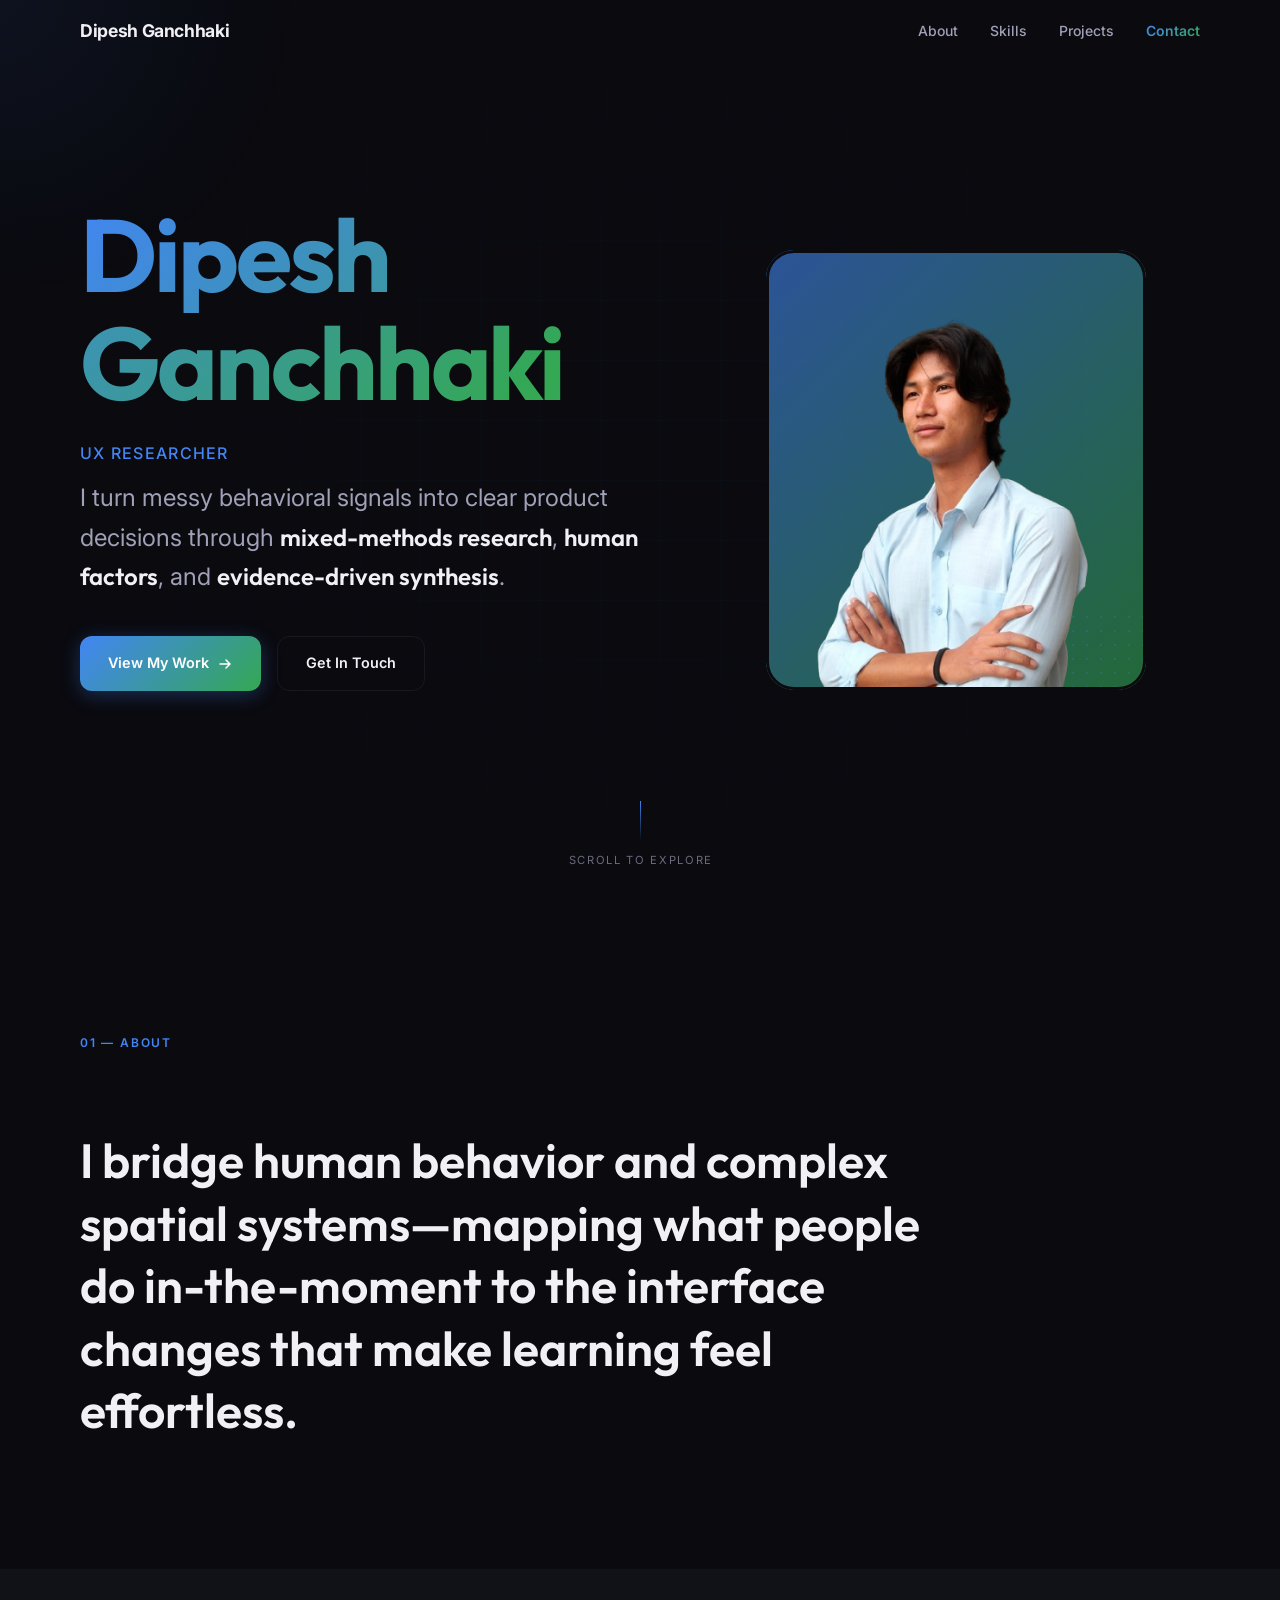
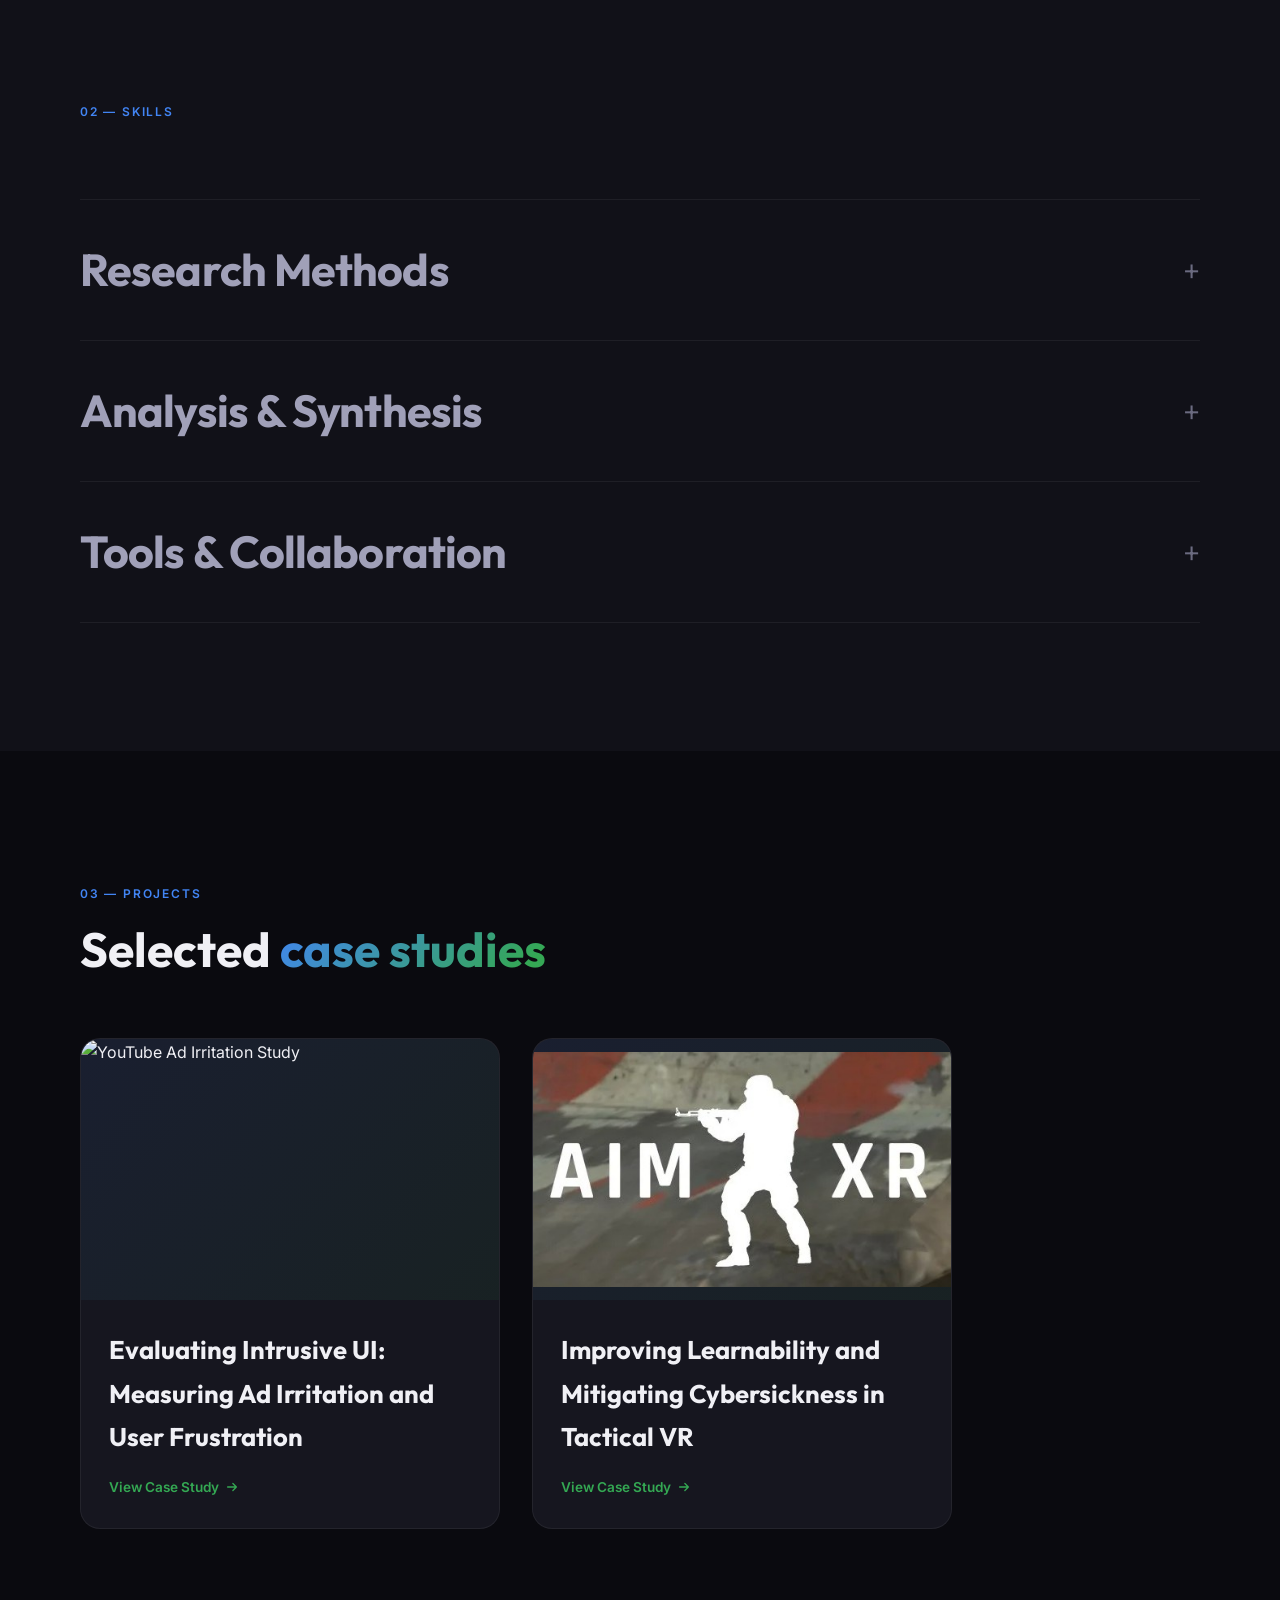
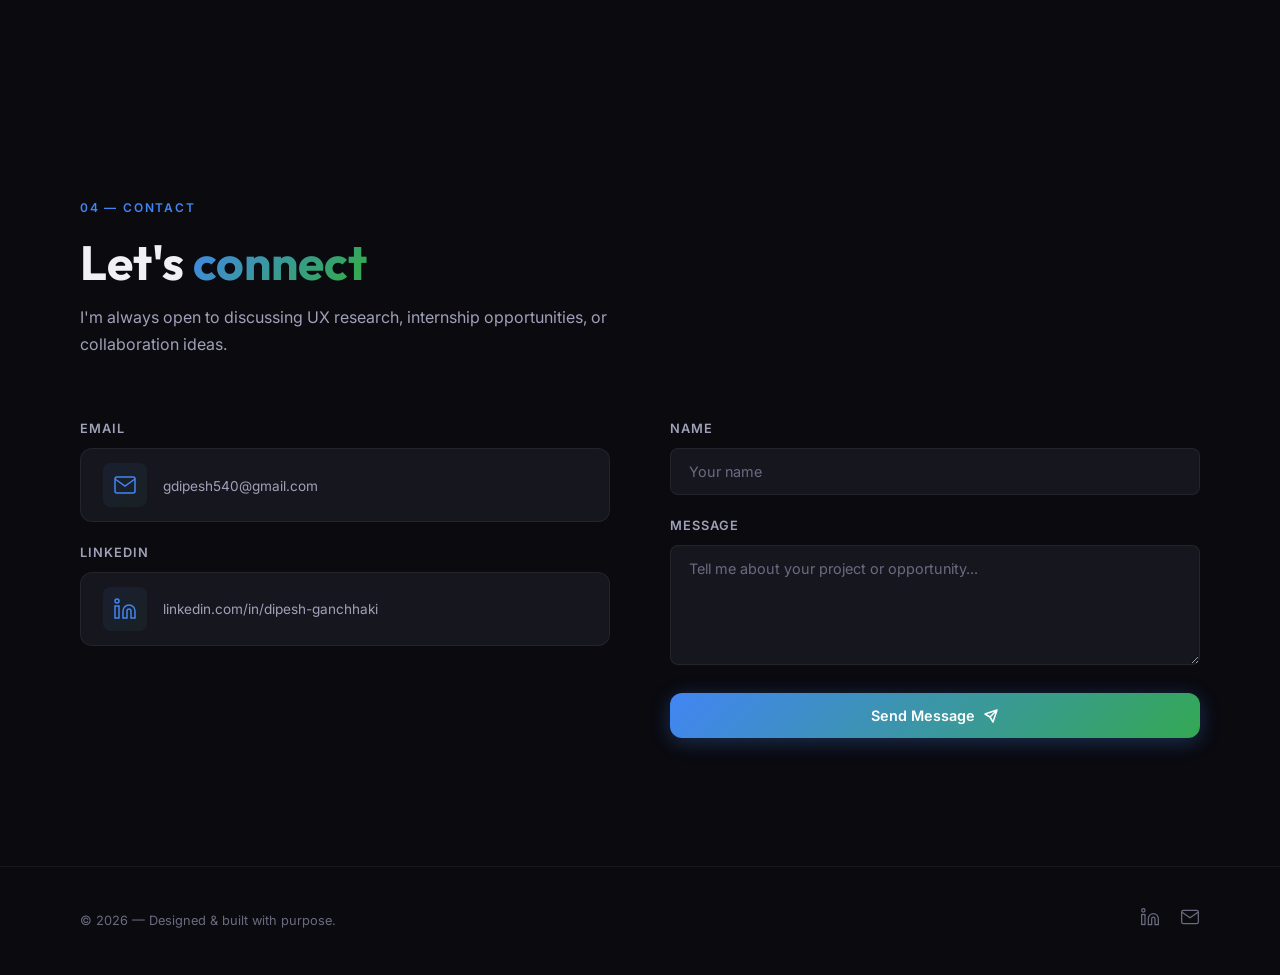
==== commit 81b35b3d: "Add files via upload" ====
--- a/index.html
+++ b/index.html
@@ -188,25 +188,28 @@
       </div>
       <div class="contact-grid" data-animate="fade-up" data-delay="100">
         <div class="contact-info">
-          <div class="contact-card">
-            <div class="contact-icon">
-              <svg width="24" height="24" viewBox="0 0 24 24" fill="none"><path d="M4 4h16c1.1 0 2 .9 2 2v12c0 1.1-.9 2-2 2H4c-1.1 0-2-.9-2-2V6c0-1.1.9-2 2-2z" stroke="currentColor" stroke-width="1.5"/><polyline points="22,6 12,13 2,6" stroke="currentColor" stroke-width="1.5"/></svg>
+          <div class="form-group">
+            <label>Email</label>
+            <div class="contact-card">
+              <div class="contact-icon">
+                <svg width="24" height="24" viewBox="0 0 24 24" fill="none"><path d="M4 4h16c1.1 0 2 .9 2 2v12c0 1.1-.9 2-2 2H4c-1.1 0-2-.9-2-2V6c0-1.1.9-2 2-2z" stroke="currentColor" stroke-width="1.5"/><polyline points="22,6 12,13 2,6" stroke="currentColor" stroke-width="1.5"/></svg>
+              </div>
+              <div>
+                <a href="mailto:gdipesh540@gmail.com">gdipesh540@gmail.com</a>
+              </div>
             </div>
-            <div>
-              <h3>Email</h3>
-              <a href="mailto:gdipesh540@gmail.com">gdipesh540@gmail.com</a>
+          </div>
+          <div class="form-group">
+            <label>LinkedIn</label>
+            <div class="contact-card">
+              <div class="contact-icon">
+                <svg width="24" height="24" viewBox="0 0 24 24" fill="none"><path d="M16 8a6 6 0 0 1 6 6v7h-4v-7a2 2 0 0 0-4 0v7h-4v-7a6 6 0 0 1 6-6z" stroke="currentColor" stroke-width="1.5"/><rect x="2" y="9" width="4" height="12" stroke="currentColor" stroke-width="1.5"/><circle cx="4" cy="4" r="2" stroke="currentColor" stroke-width="1.5"/></svg>
+              </div>
+              <div>
+                <a href="https://www.linkedin.com/in/dipesh-ganchhaki" target="_blank">linkedin.com/in/dipesh-ganchhaki</a>
+              </div>
             </div>
           </div>
-          <div class="contact-card">
-            <div class="contact-icon">
-              <svg width="24" height="24" viewBox="0 0 24 24" fill="none"><path d="M16 8a6 6 0 0 1 6 6v7h-4v-7a2 2 0 0 0-4 0v7h-4v-7a6 6 0 0 1 6-6z" stroke="currentColor" stroke-width="1.5"/><rect x="2" y="9" width="4" height="12" stroke="currentColor" stroke-width="1.5"/><circle cx="4" cy="4" r="2" stroke="currentColor" stroke-width="1.5"/></svg>
-            </div>
-            <div>
-              <h3>LinkedIn</h3>
-              <a href="https://www.linkedin.com/in/dipesh-ganchhaki" target="_blank">linkedin.com/in/dipesh-ganchhaki</a>
-            </div>
-          </div>
-
         </div>
         <form class="contact-form" id="contactForm" action="https://formspree.io/f/xlgpodkg" method="POST">
           <div class="form-group">
--- a/style.css
+++ b/style.css
@@ -710,7 +710,7 @@
   display: grid;
   grid-template-columns: 1fr 1fr;
   gap: 60px;
-  align-items: start;
+  align-items: flex-start;
 }
 
 .contact-info {
@@ -722,8 +722,8 @@
 .contact-card {
   display: flex;
   gap: 16px;
-  align-items: flex-start;
-  padding: 22px;
+  align-items: center; /* Center icon and text vertically inside card */
+  padding: 14px 22px; /* Add normal padding back so it looks like a card */
   background: var(--bg-card);
   border: 1px solid var(--border-color);
   border-radius: var(--radius-md);
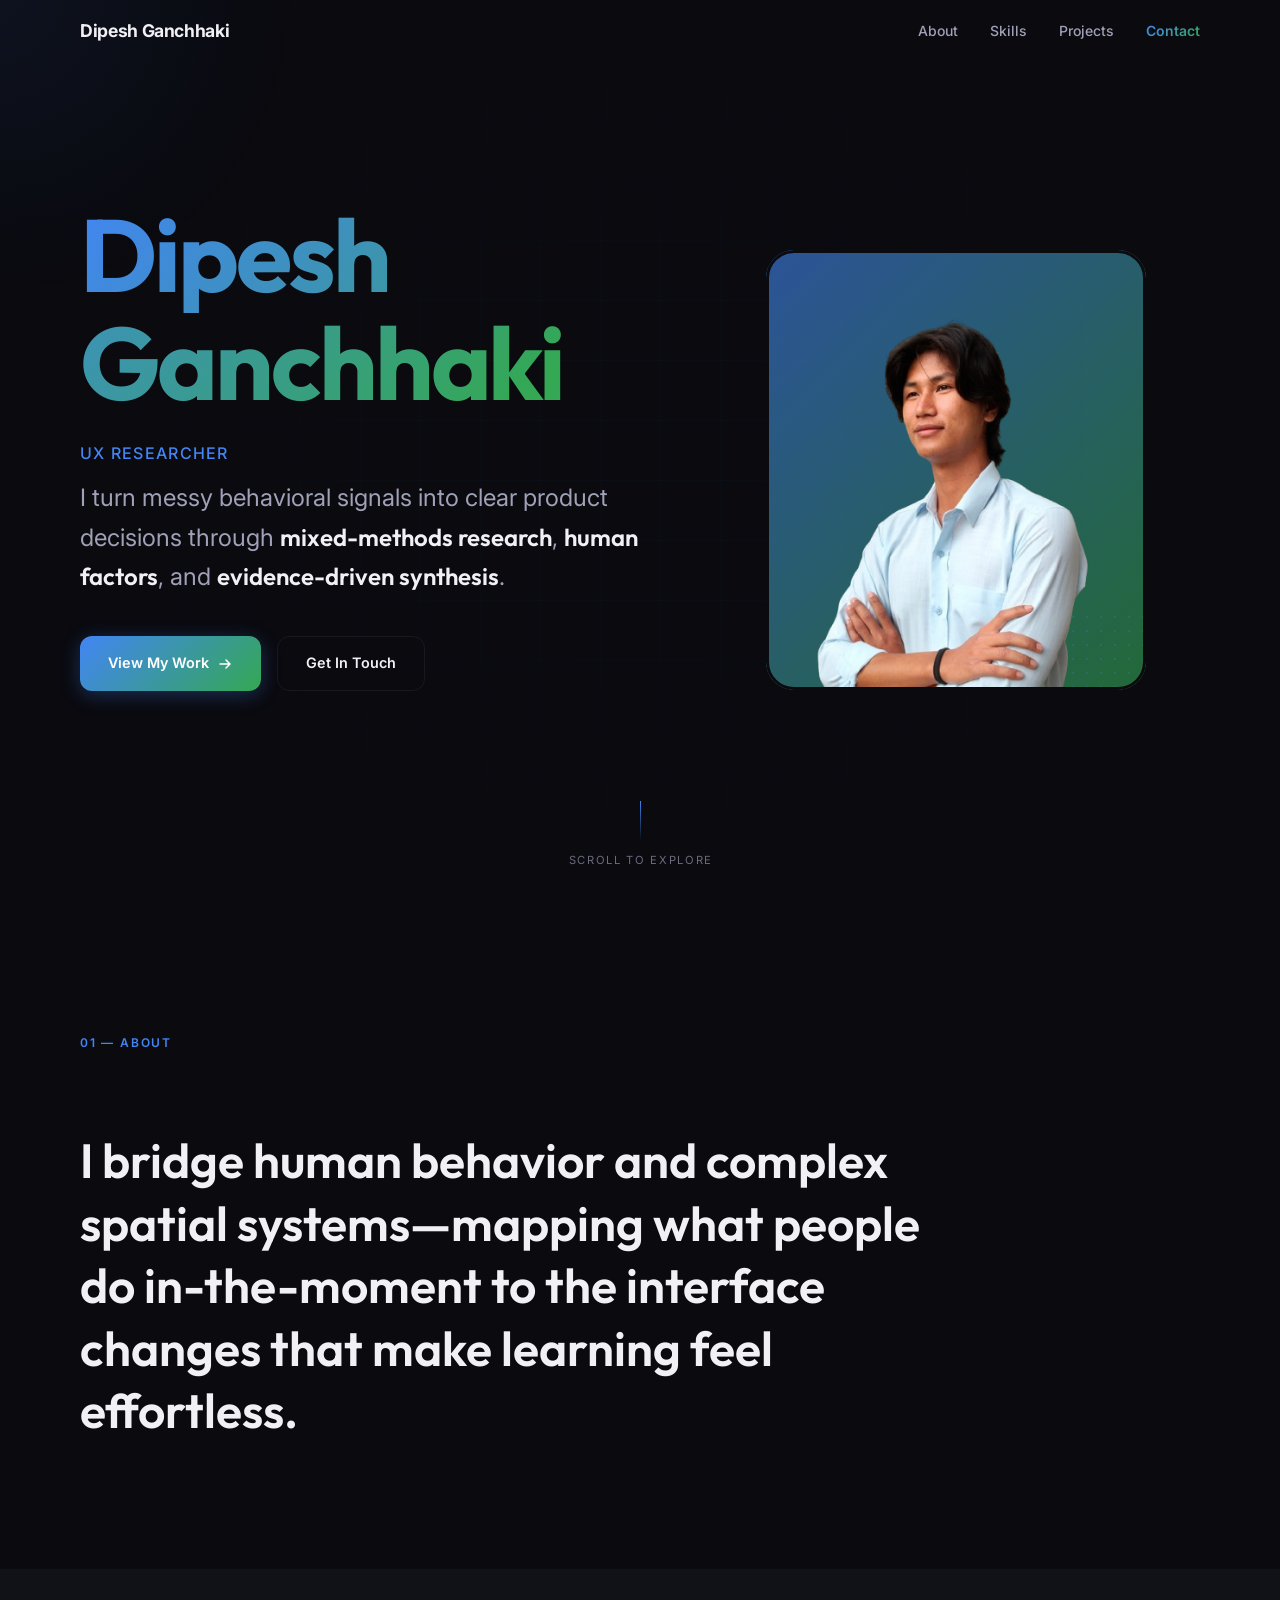
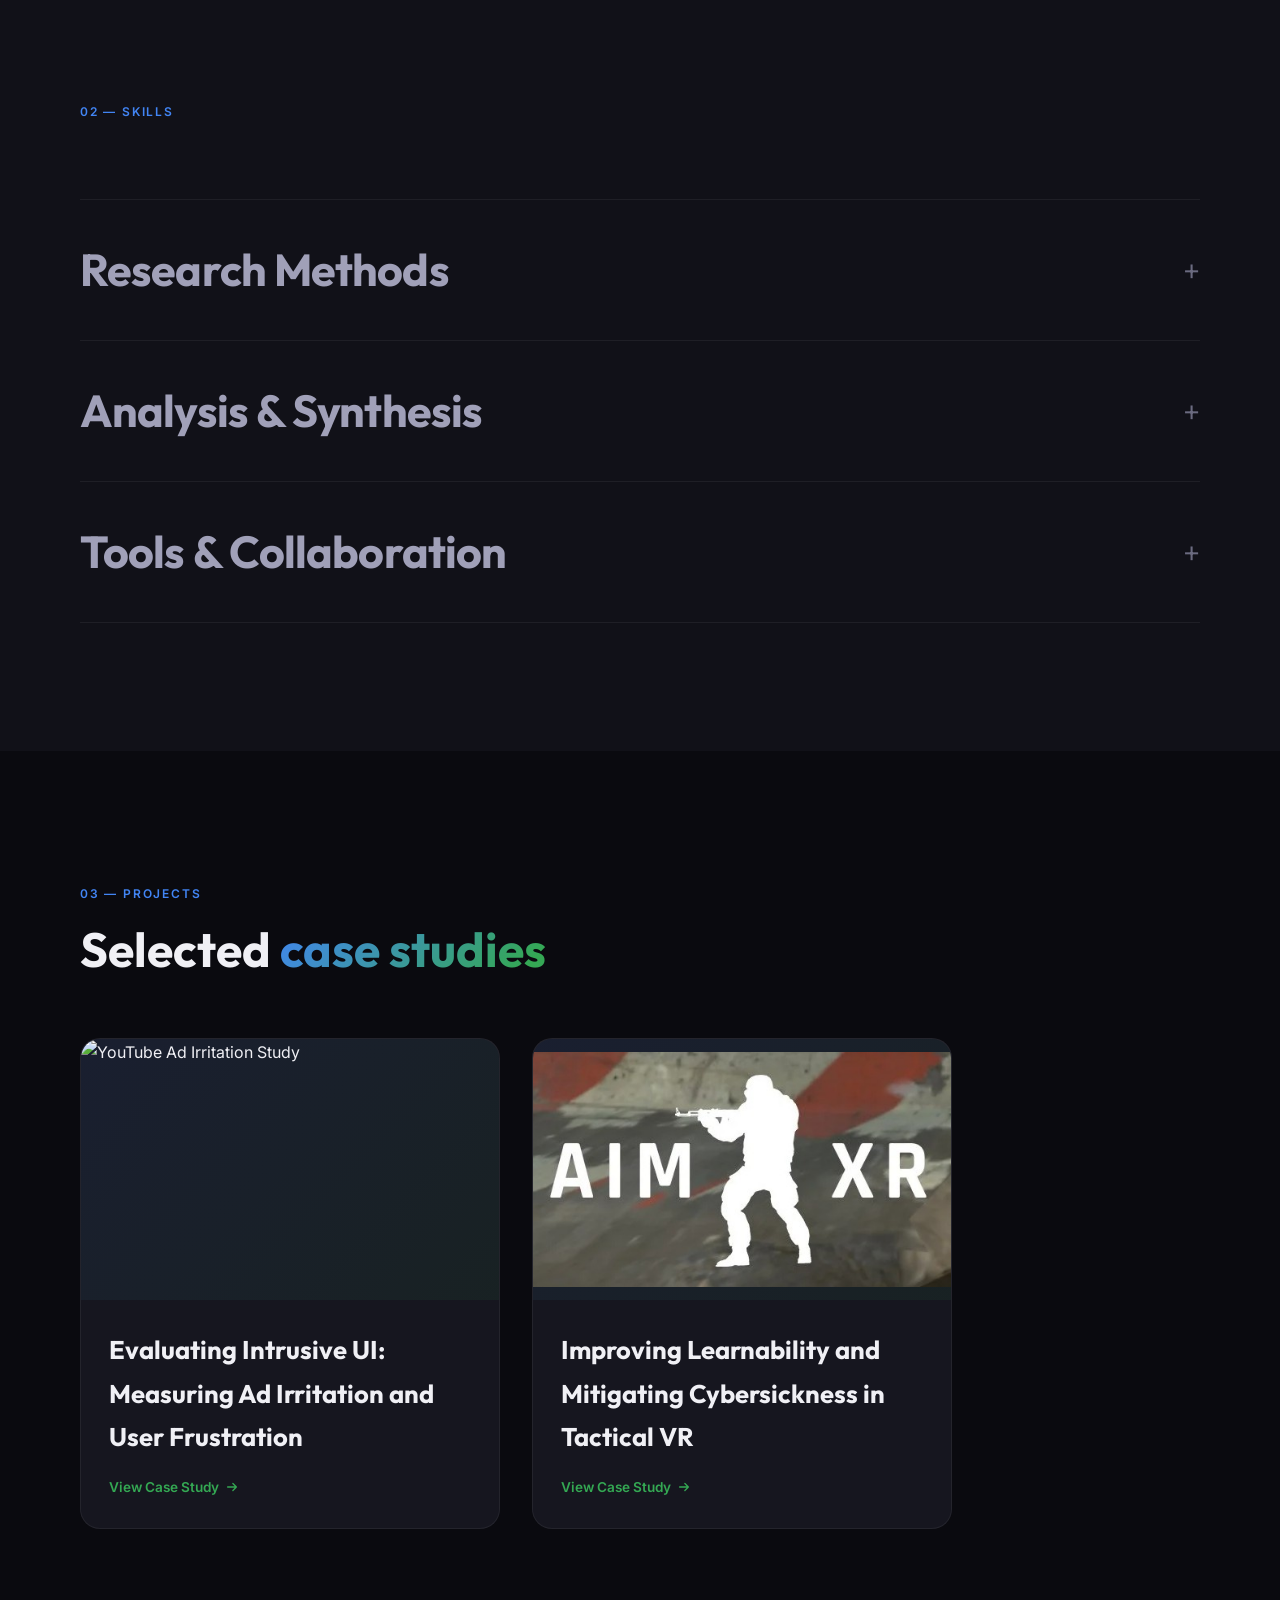
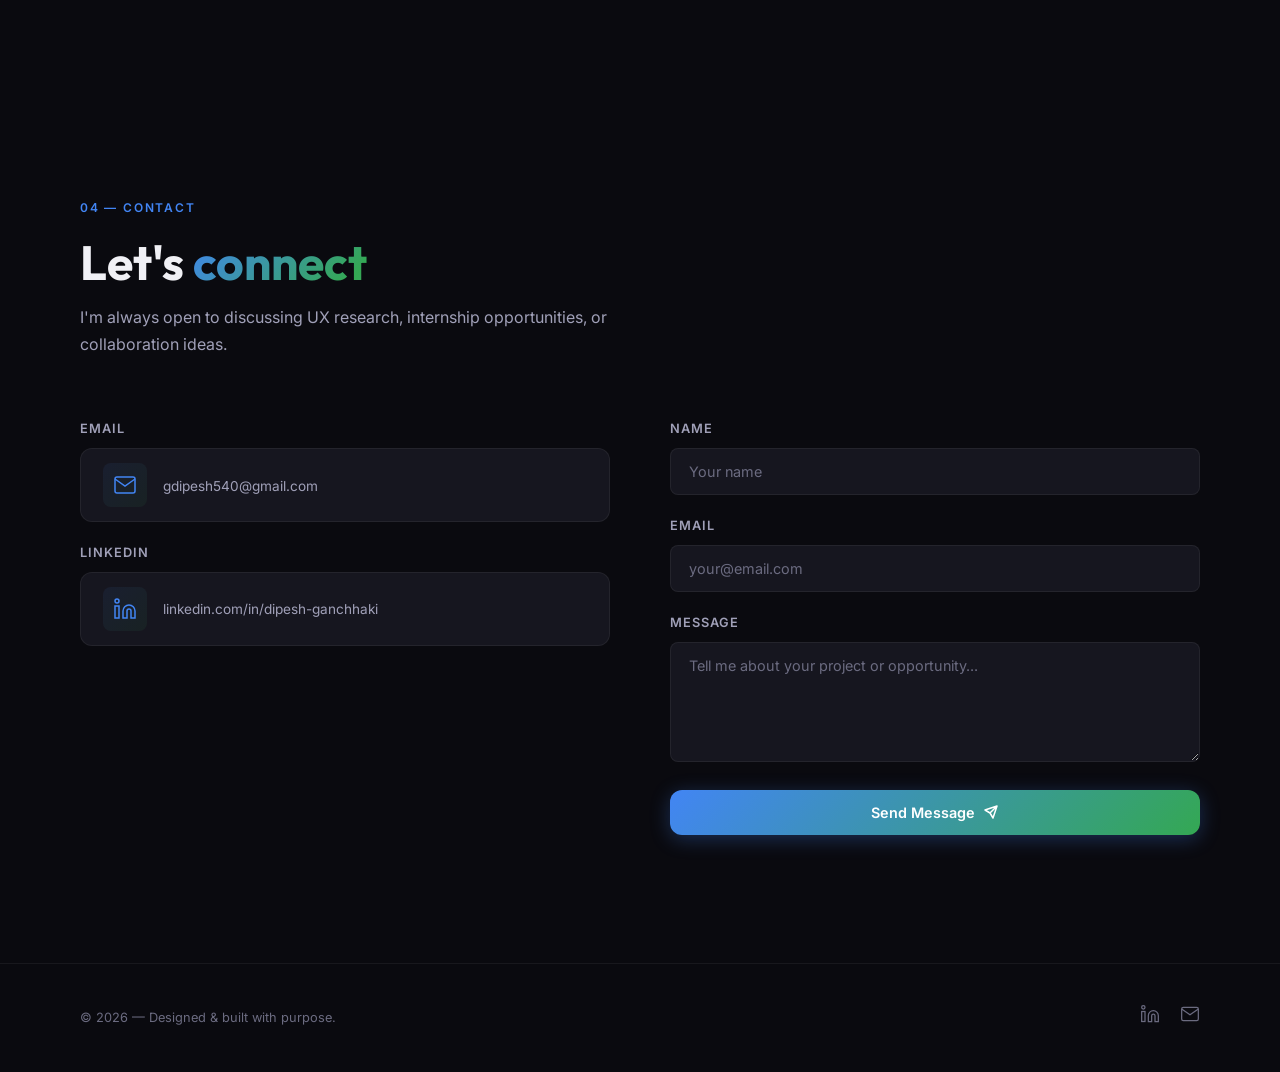
==== commit 60a5e6e3: "Add files via upload" ====
--- a/index.html
+++ b/index.html
@@ -217,6 +217,10 @@
             <input type="text" id="name" name="name" placeholder="Your name" autocomplete="name" required />
           </div>
           <div class="form-group">
+            <label for="email">Email</label>
+            <input type="email" id="email" name="email" placeholder="your@email.com" autocomplete="email" required />
+          </div>
+          <div class="form-group">
             <label for="message">Message</label>
             <textarea id="message" name="message" rows="5" placeholder="Tell me about your project or opportunity..." required></textarea>
           </div>
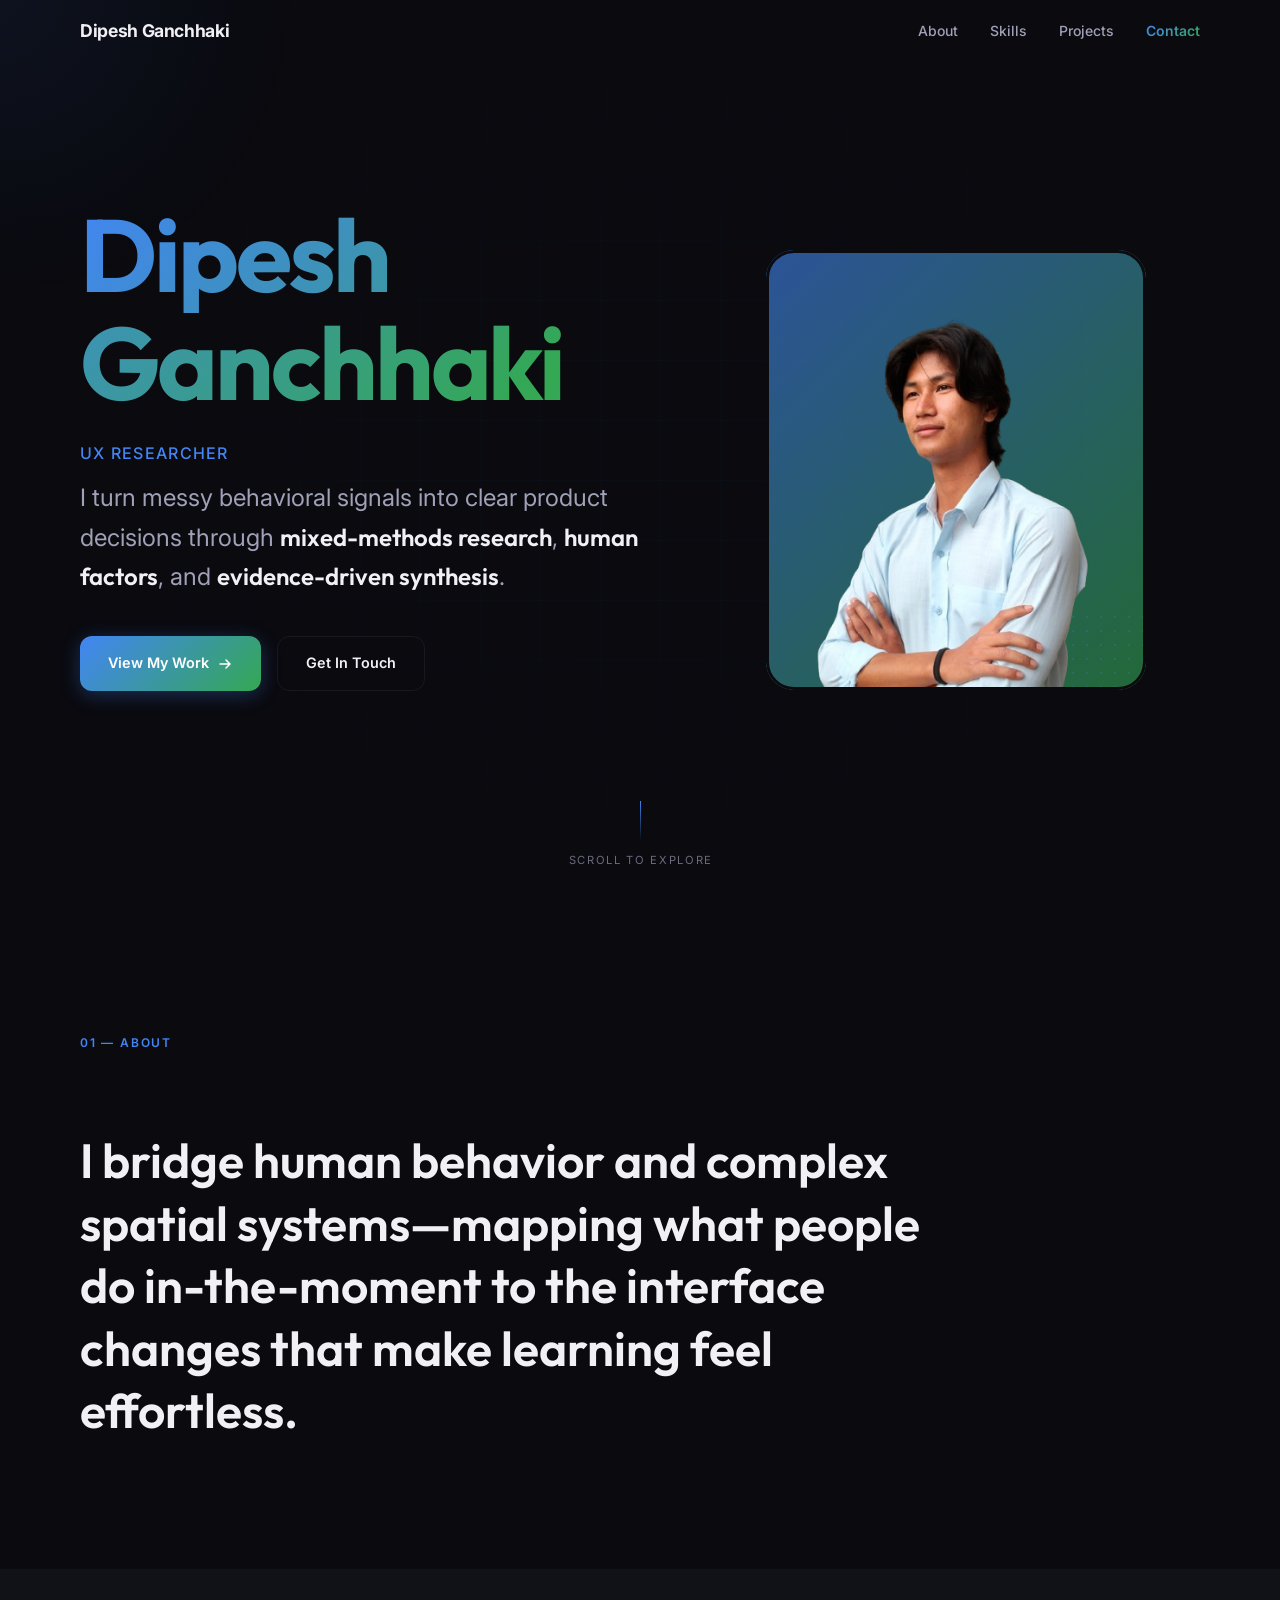
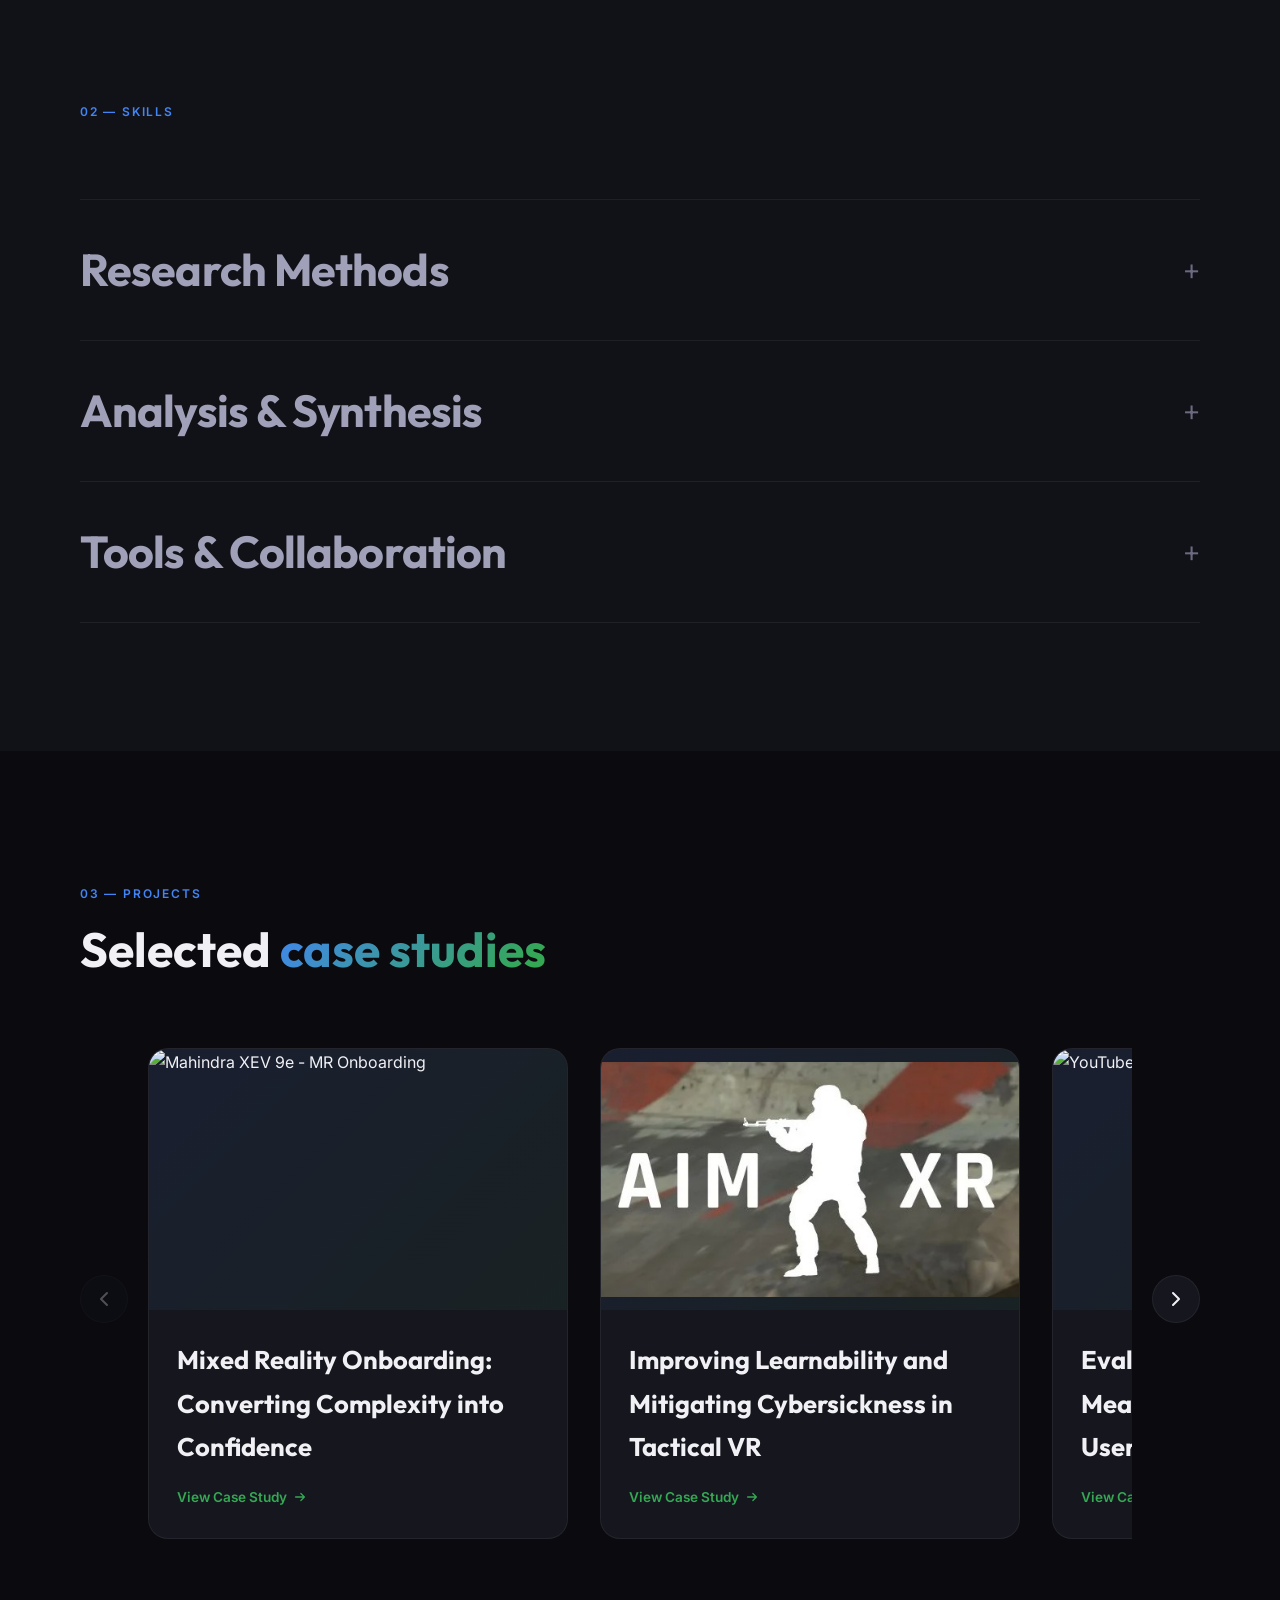
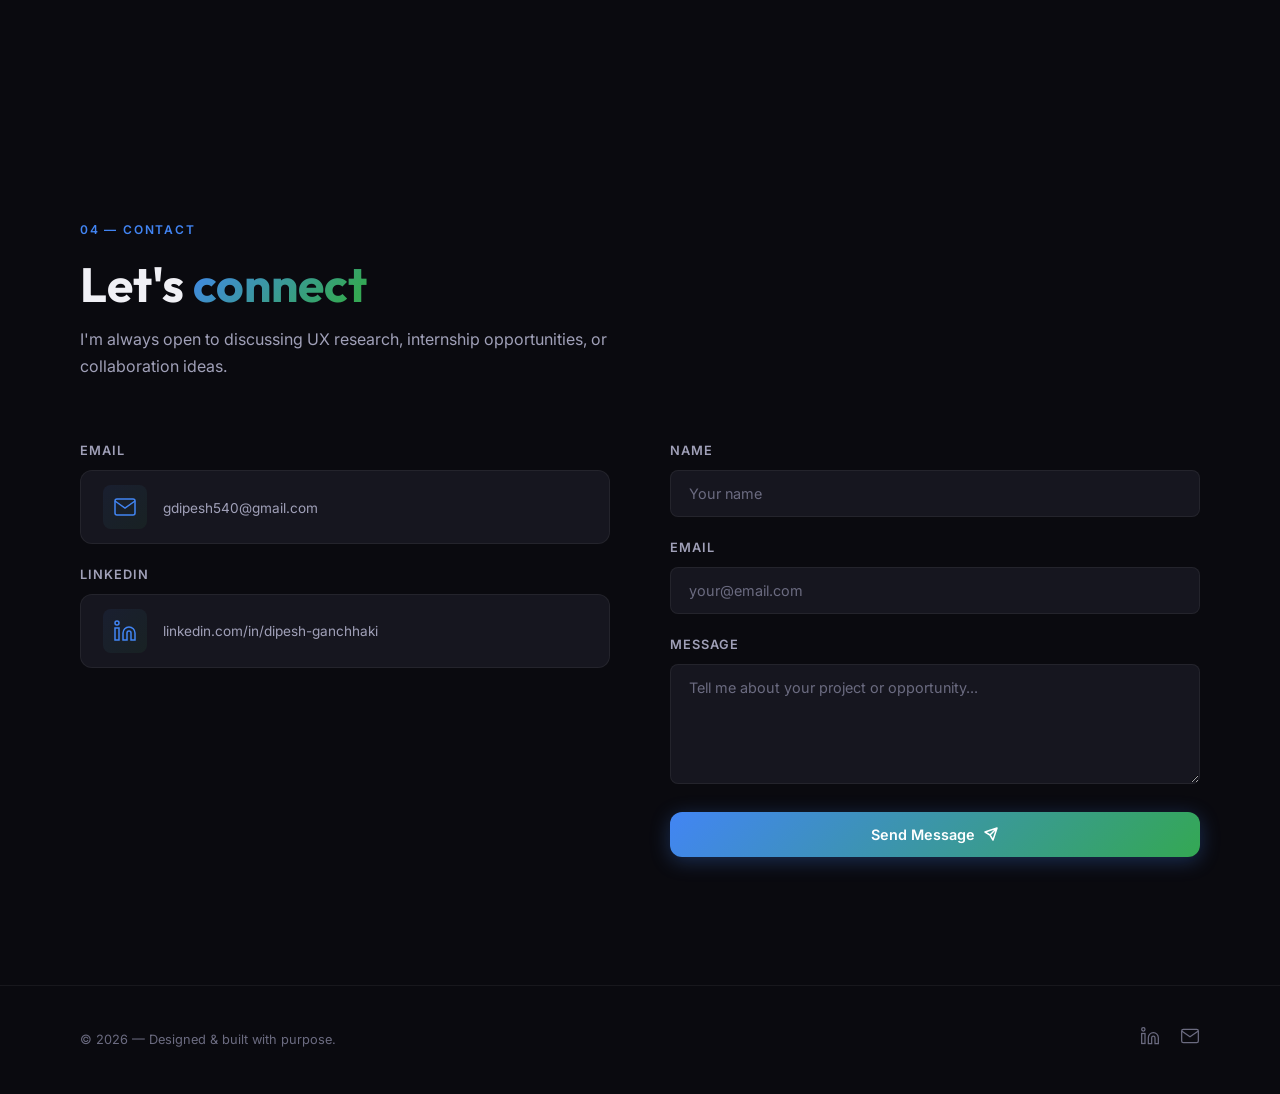
==== commit 732fdedb: "Update portfolio files" ====
--- a/index.html
+++ b/index.html
@@ -137,41 +137,60 @@
         <h2 class="section-title">Selected <span class="gradient-text">case studies</span></h2>
 
       </div>
-      <div class="projects-grid" data-animate="fade-up" data-delay="100">
-
-        <!-- Project 1: Ad Irritation Study -->
-        <article class="project-card placeholder-card" id="project-1">
-          <div class="project-thumbnail">
-            <img src="assets/youtube_logo.png" alt="YouTube Ad Irritation Study" />
-          </div>
-          <div class="project-info">
-
-            <h3 class="project-title">Evaluating Intrusive UI: Measuring Ad Irritation and User Frustration</h3>
-
-            <a href="case-study-2.html" class="project-link">
-              View Case Study
-              <svg width="14" height="14" viewBox="0 0 16 16" fill="none"><path d="M3 8h10M9 4l4 4-4 4" stroke="currentColor" stroke-width="1.5" stroke-linecap="round" stroke-linejoin="round"/></svg>
-            </a>
-          </div>
-        </article>
-
-        <!-- Project 2: VR Tactical Research -->
-        <article class="project-card placeholder-card" id="project-2">
-          <div class="project-thumbnail">
-            <img src="assets/AIMXRLogo.jpg" alt="AimXR — Tactical VR FPS" />
-          </div>
-          <div class="project-info">
-
-            <h3 class="project-title">Improving Learnability and Mitigating Cybersickness in Tactical VR</h3>
-
-            <a href="case-study-1.html" class="project-link">
-              View Case Study
-              <svg width="14" height="14" viewBox="0 0 16 16" fill="none"><path d="M3 8h10M9 4l4 4-4 4" stroke="currentColor" stroke-width="1.5" stroke-linecap="round" stroke-linejoin="round"/></svg>
-            </a>
-          </div>
-        </article>
-
-
+      <div class="projects-slider-container" data-animate="fade-up" data-delay="100">
+        <button class="slider-btn prev" id="prevBtn" aria-label="Previous project">
+          <svg width="24" height="24" viewBox="0 0 24 24" fill="none"><path d="M15 18l-6-6 6-6" stroke="currentColor" stroke-width="2" stroke-linecap="round" stroke-linejoin="round"/></svg>
+        </button>
+        
+        <div class="projects-grid" id="projectsGrid">
+
+          <!-- Project 1: Mahindra MR Onboarding -->
+          <article class="project-card placeholder-card" id="project-3">
+            <div class="project-thumbnail">
+              <img src="assets/onboarding/onboarding_thumbnail.png" alt="Mahindra XEV 9e - MR Onboarding" />
+            </div>
+            <div class="project-info">
+              <h3 class="project-title">Mixed Reality Onboarding: Converting Complexity into Confidence</h3>
+              <a href="case-study-3.html" class="project-link">
+                View Case Study
+                <svg width="14" height="14" viewBox="0 0 16 16" fill="none"><path d="M3 8h10M9 4l4 4-4 4" stroke="currentColor" stroke-width="1.5" stroke-linecap="round" stroke-linejoin="round"/></svg>
+              </a>
+            </div>
+          </article>
+
+          <!-- Project 2: VR Tactical Research -->
+          <article class="project-card placeholder-card" id="project-2">
+            <div class="project-thumbnail">
+              <img src="assets/AIMXRLogo.jpg" alt="AimXR — Tactical VR FPS" />
+            </div>
+            <div class="project-info">
+              <h3 class="project-title">Improving Learnability and Mitigating Cybersickness in Tactical VR</h3>
+              <a href="case-study-1.html" class="project-link">
+                View Case Study
+                <svg width="14" height="14" viewBox="0 0 16 16" fill="none"><path d="M3 8h10M9 4l4 4-4 4" stroke="currentColor" stroke-width="1.5" stroke-linecap="round" stroke-linejoin="round"/></svg>
+              </a>
+            </div>
+          </article>
+
+          <!-- Project 3: Ad Irritation Study -->
+          <article class="project-card placeholder-card" id="project-1">
+            <div class="project-thumbnail">
+              <img src="assets/youtube_logo.png" alt="YouTube Ad Irritation Study" />
+            </div>
+            <div class="project-info">
+              <h3 class="project-title">Evaluating Intrusive UI: Measuring Ad Irritation and User Frustration</h3>
+              <a href="case-study-2.html" class="project-link">
+                View Case Study
+                <svg width="14" height="14" viewBox="0 0 16 16" fill="none"><path d="M3 8h10M9 4l4 4-4 4" stroke="currentColor" stroke-width="1.5" stroke-linecap="round" stroke-linejoin="round"/></svg>
+              </a>
+            </div>
+          </article>
+
+        </div>
+
+        <button class="slider-btn next" id="nextBtn" aria-label="Next project">
+          <svg width="24" height="24" viewBox="0 0 24 24" fill="none"><path d="M9 18l6-6-6-6" stroke="currentColor" stroke-width="2" stroke-linecap="round" stroke-linejoin="round"/></svg>
+        </button>
       </div>
     </div>
   </section>
--- a/style.css
+++ b/style.css
@@ -591,18 +591,61 @@
 }
 
 /* --- Projects Section --- */
+.projects-slider-container {
+  position: relative;
+  display: flex;
+  align-items: center;
+  gap: 20px;
+}
+
 .projects-grid {
   display: flex;
   gap: 32px;
   overflow-x: auto;
   scroll-snap-type: x mandatory;
   -webkit-overflow-scrolling: touch;
-  padding-bottom: 8px;
+  padding: 10px 0 20px;
   scrollbar-width: none;
+  scroll-behavior: smooth;
+  flex: 1;
 }
 
 .projects-grid::-webkit-scrollbar {
   display: none;
+}
+
+.slider-btn {
+  width: 48px;
+  height: 48px;
+  border-radius: 50%;
+  background: var(--bg-card);
+  border: 1px solid var(--border-color);
+  color: var(--text-primary);
+  display: flex;
+  align-items: center;
+  justify-content: center;
+  cursor: pointer;
+  transition: var(--transition);
+  z-index: 10;
+  flex-shrink: 0;
+}
+
+.slider-btn:hover {
+  background: var(--bg-card-hover);
+  border-color: var(--accent-1);
+  color: var(--accent-1);
+  transform: scale(1.1);
+}
+
+.slider-btn:active {
+  transform: scale(0.95);
+}
+
+.slider-btn.prev {
+  /* Optional: position absolutely if preferred, but flex works well too */
+}
+
+.slider-btn.next {
 }
 
 .project-card {
@@ -926,17 +969,13 @@
     font-size: 1.7rem;
   }
 
-  .projects-grid {
-    flex-direction: column;
-    overflow-x: visible;
-    scroll-snap-type: none;
-    gap: 24px;
-    padding-bottom: 0;
-  }
-
-  .project-card {
-    flex: none;
-    width: 100%;
+  .projects-slider-container {
+    gap: 10px;
+  }
+
+  .slider-btn {
+    width: 40px;
+    height: 40px;
   }
 
   .footer-inner {
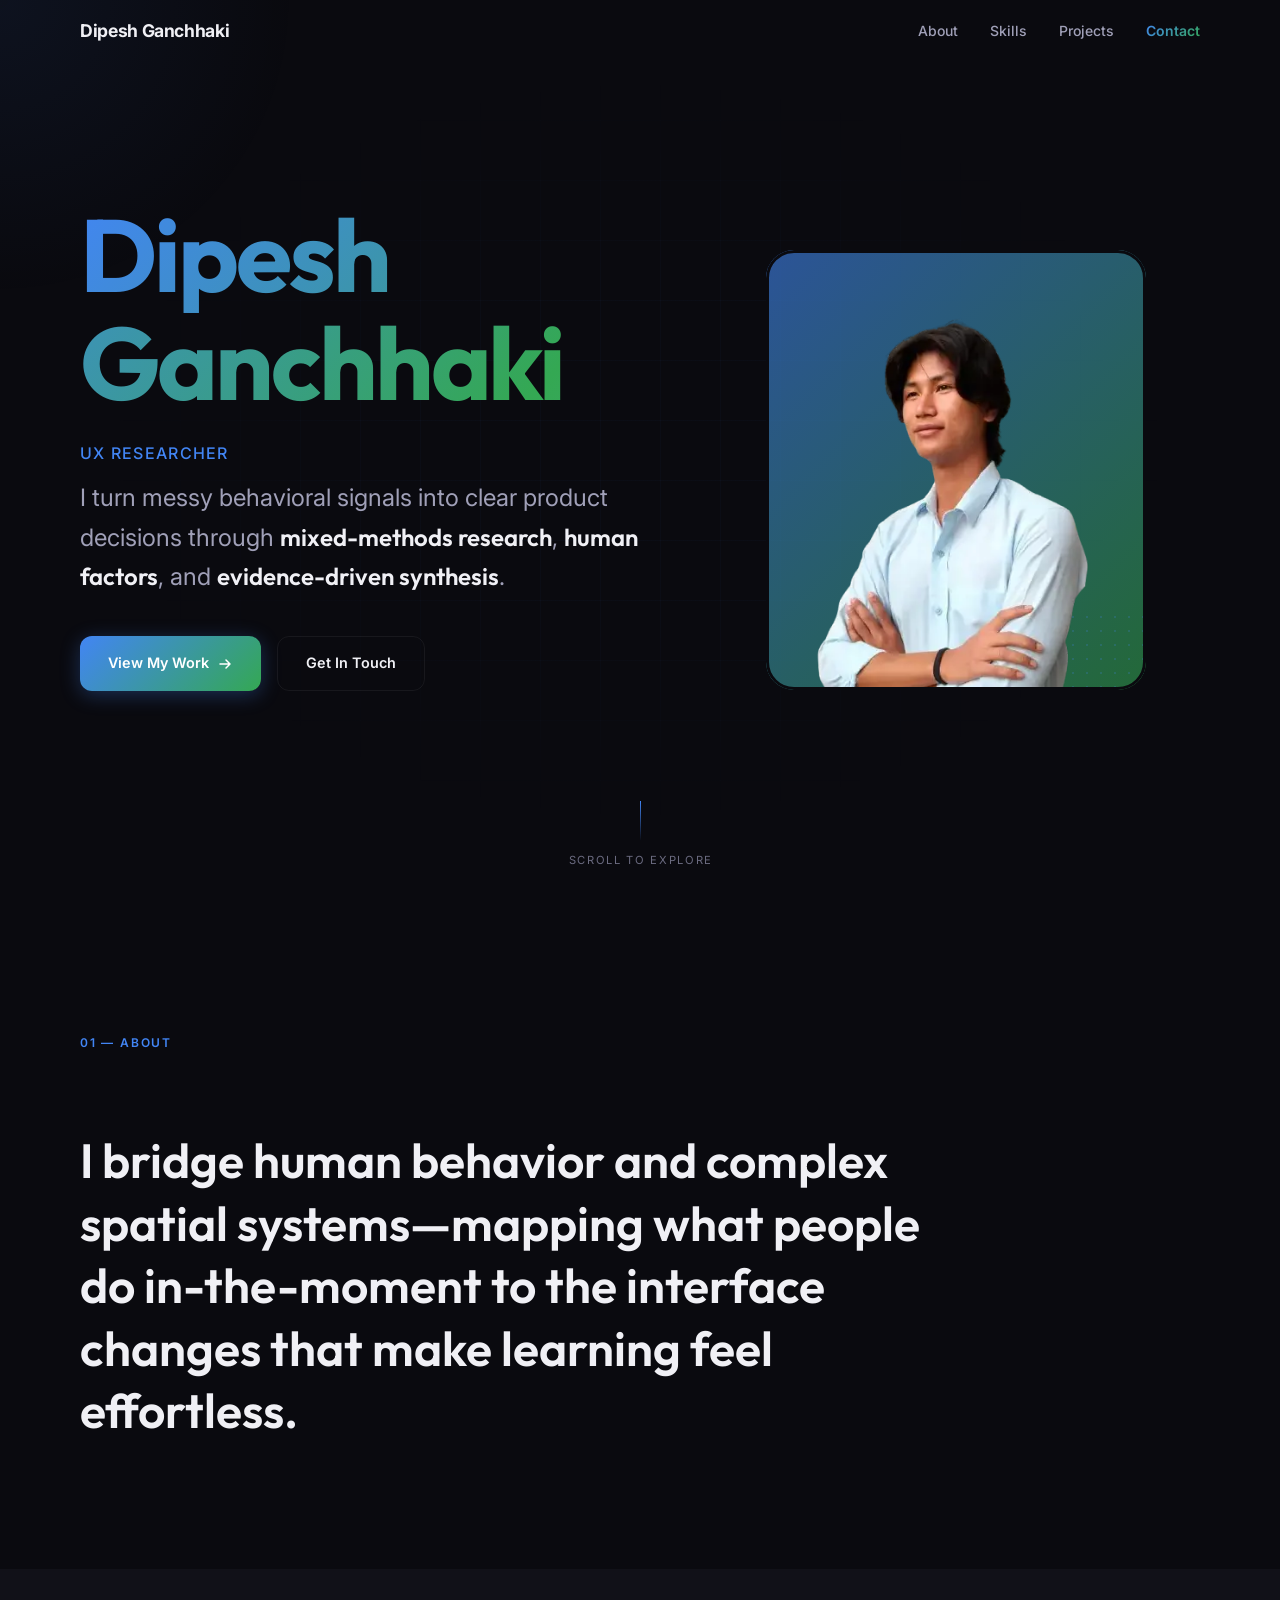
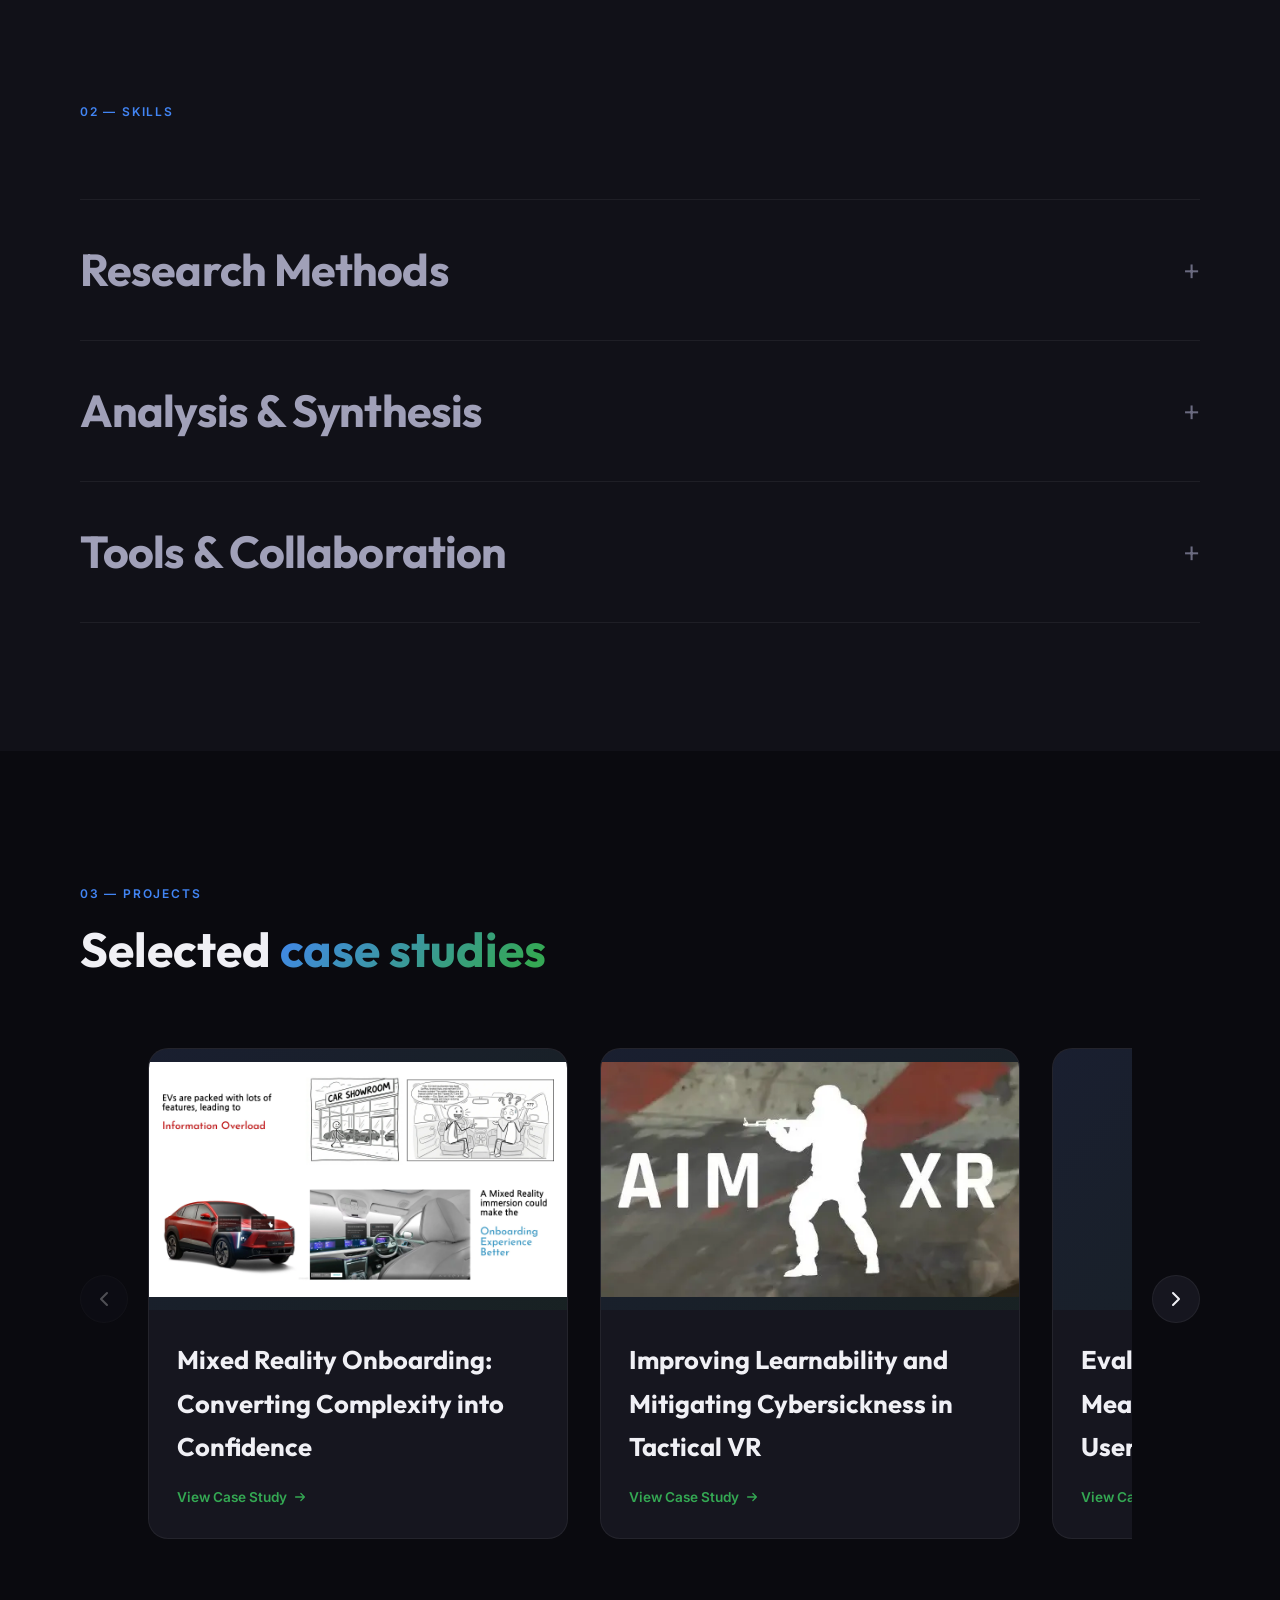
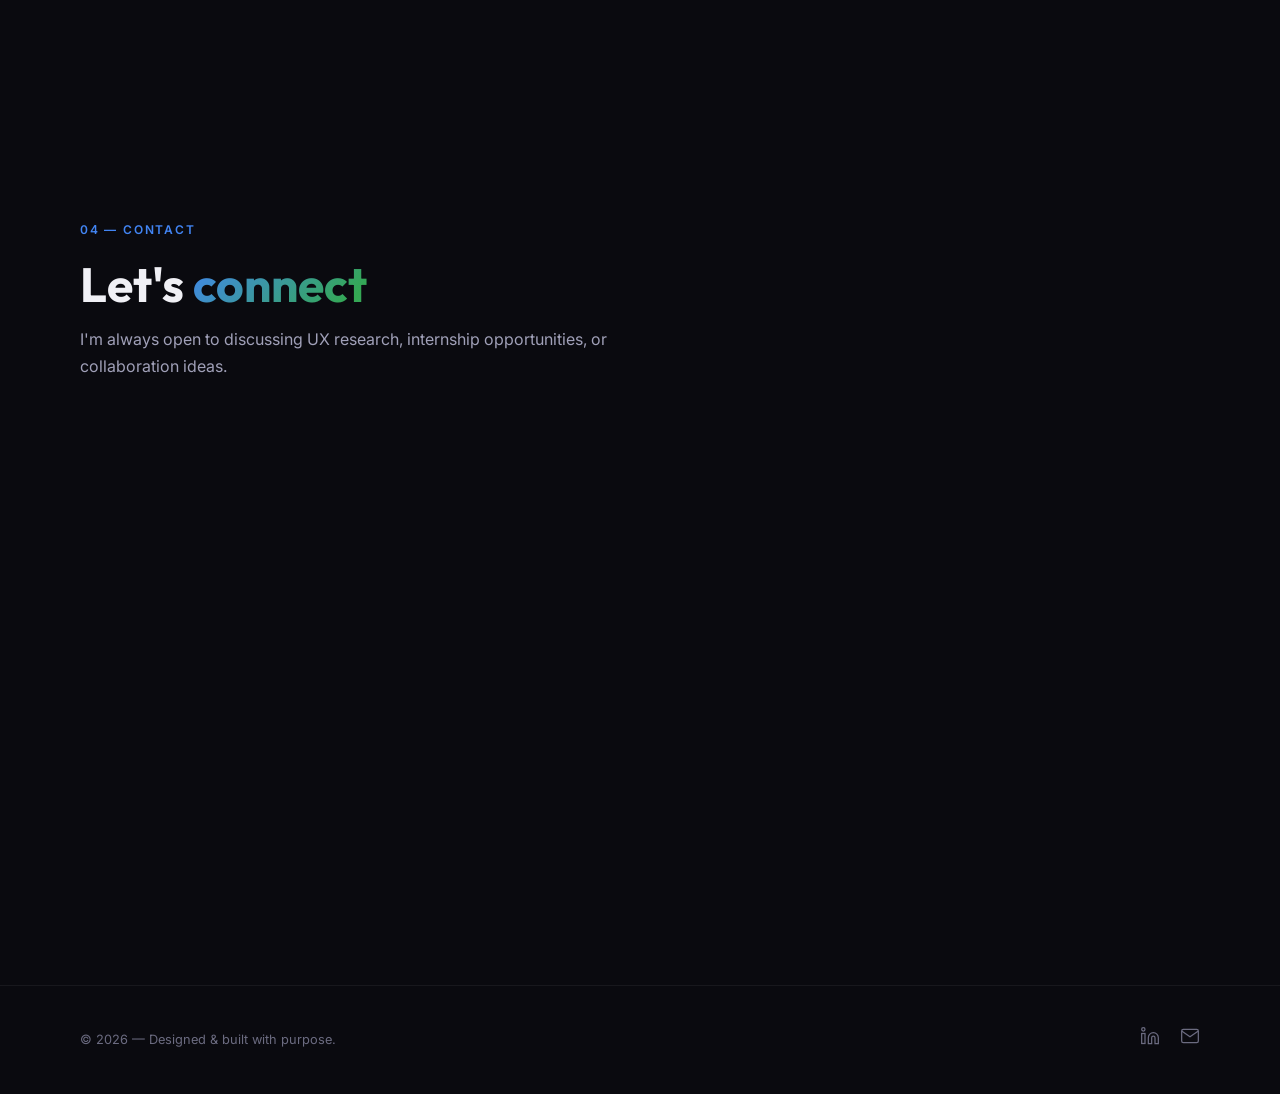
==== commit d608a0f3: "Optimize: Replace PNG/JPG images with WebP and update code references" ====
--- a/index.html
+++ b/index.html
@@ -57,7 +57,7 @@
       <div class="hero-image" data-animate="fade-left" data-delay="200">
         <div class="image-frame">
           <div class="image-frame-border"></div>
-          <img src="assets/profile.png" alt="Profile photo" />
+          <img src="assets/profile.webp" alt="Profile photo" />
           <div class="image-dots"></div>
         </div>
       </div>
@@ -147,7 +147,7 @@
           <!-- Project 1: Mahindra MR Onboarding -->
           <article class="project-card placeholder-card" id="project-3">
             <div class="project-thumbnail">
-              <img src="assets/onboarding/onboarding_thumbnail.png" alt="Mahindra XEV 9e - MR Onboarding" />
+              <img src="assets/onboarding/onboarding_thumbnail.webp" alt="Mahindra XEV 9e - MR Onboarding" />
             </div>
             <div class="project-info">
               <h3 class="project-title">Mixed Reality Onboarding: Converting Complexity into Confidence</h3>
@@ -161,7 +161,7 @@
           <!-- Project 2: VR Tactical Research -->
           <article class="project-card placeholder-card" id="project-2">
             <div class="project-thumbnail">
-              <img src="assets/AIMXRLogo.jpg" alt="AimXR — Tactical VR FPS" />
+              <img src="assets/AIMXRLogo.webp" alt="AimXR — Tactical VR FPS" />
             </div>
             <div class="project-info">
               <h3 class="project-title">Improving Learnability and Mitigating Cybersickness in Tactical VR</h3>
@@ -175,7 +175,7 @@
           <!-- Project 3: Ad Irritation Study -->
           <article class="project-card placeholder-card" id="project-1">
             <div class="project-thumbnail">
-              <img src="assets/youtube_logo.png" alt="YouTube Ad Irritation Study" />
+              <img src="assets/youtube_logo.webp" alt="YouTube Ad Irritation Study" />
             </div>
             <div class="project-info">
               <h3 class="project-title">Evaluating Intrusive UI: Measuring Ad Irritation and User Frustration</h3>
